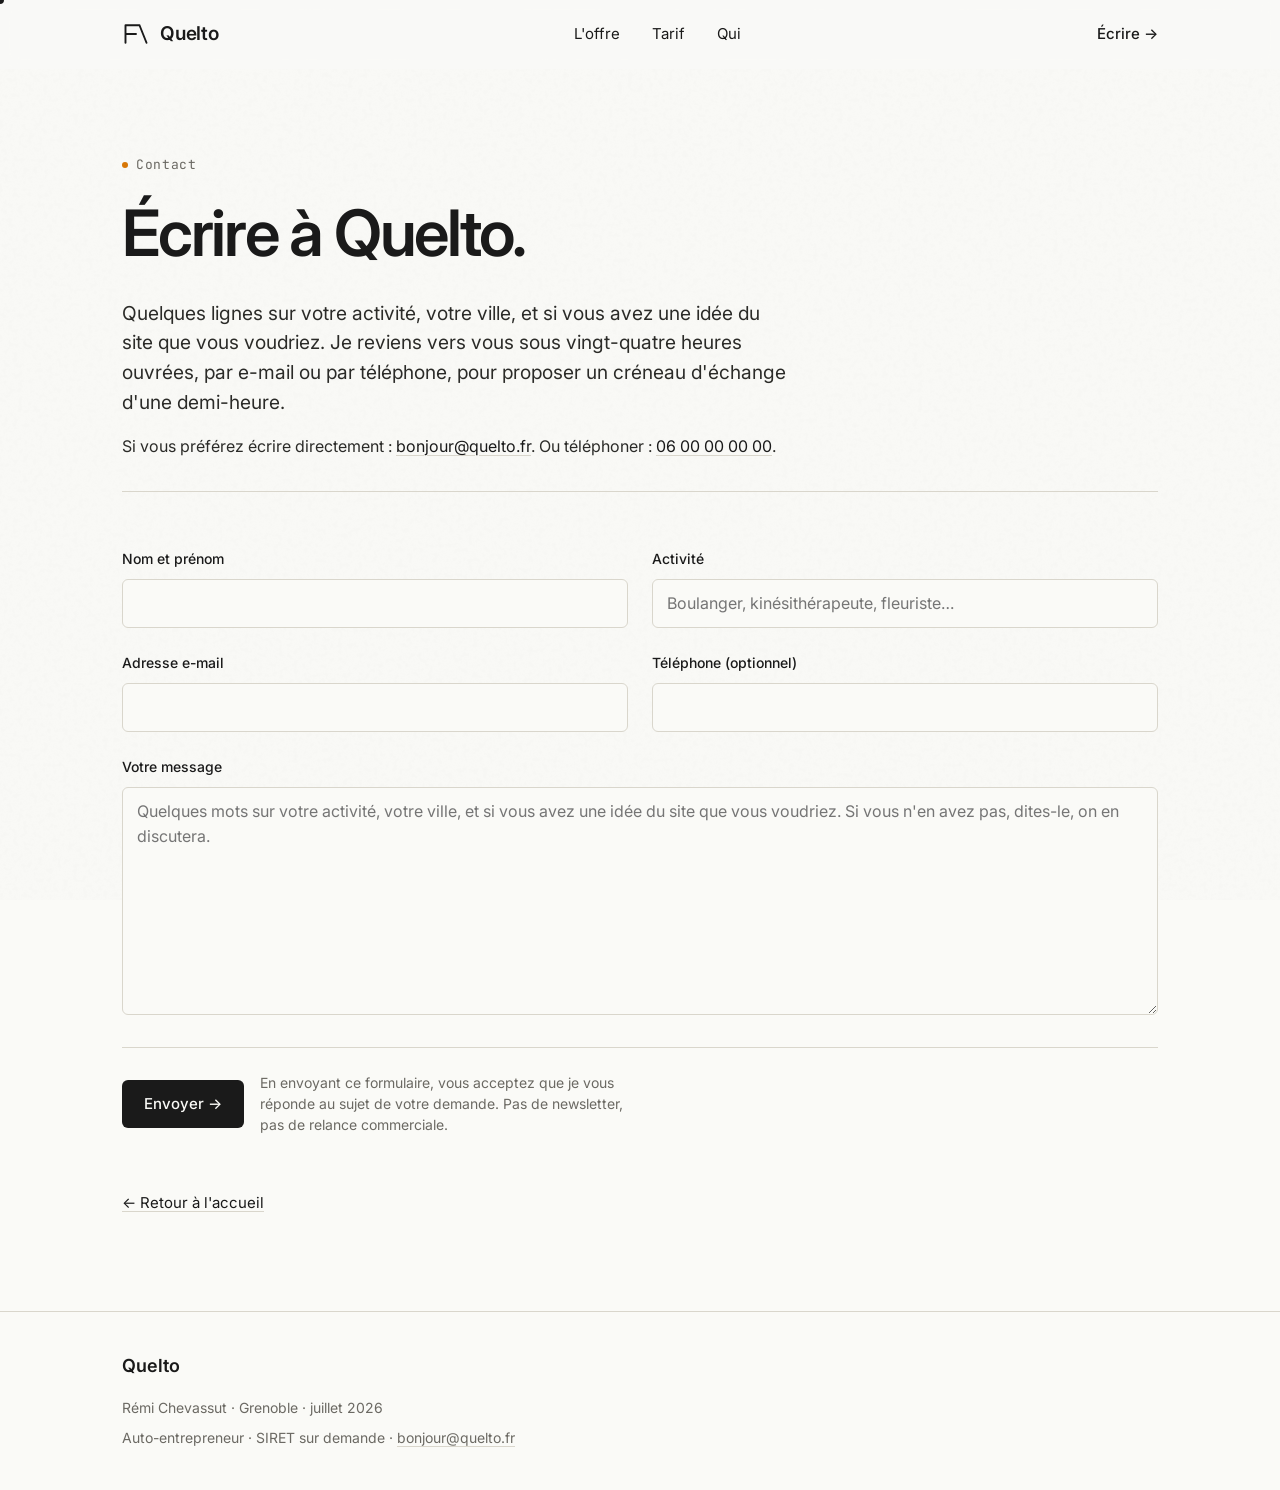
==== contact.html @ 9923d99d "design: le milieu — éditorial sobre + 3D clock signature + animations La version précédente était le" ====
<!DOCTYPE html>
<html lang="fr">
<head>
  <meta charset="UTF-8">
  <meta name="viewport" content="width=device-width, initial-scale=1.0">
  <title>Écrire à Quelto</title>
  <meta name="description" content="Formulaire de contact Quelto. Réponse sous vingt-quatre heures ouvrées, sans engagement.">
  <meta name="theme-color" content="#FAFAF7">
  <link rel="preconnect" href="https://fonts.googleapis.com">
  <link rel="preconnect" href="https://fonts.gstatic.com" crossorigin>
  <link href="https://fonts.googleapis.com/css2?family=Inter:wght@400;500;600;700&family=JetBrains+Mono:wght@400;500&display=swap" rel="stylesheet">
  <link rel="stylesheet" href="style.css">
  <link rel="stylesheet" href="contact.css">
  <link rel="icon" type="image/svg+xml" href="assets/favicon.svg">
</head>
<body>
  <div class="cursor" id="cursor" aria-hidden="true"></div>

  <header class="site-header scrolled">
    <div class="container header-inner">
      <a href="index.html" class="brand" aria-label="Quelto — accueil">
        <svg class="brand-mark" viewBox="0 0 32 32" aria-hidden="true">
          <path d="M4 6 L4 26 M4 6 L20 6 M4 16 L16 16 M20 6 L28 26" stroke="currentColor" stroke-width="2.2" stroke-linecap="round" stroke-linejoin="round" fill="none"/>
        </svg>
        <span class="brand-name">Quelto</span>
      </a>
      <nav class="primary-nav">
        <a href="index.html#offre">L'offre</a>
        <a href="index.html#tarif">Tarif</a>
        <a href="index.html#qui">Qui</a>
      </nav>
      <a href="contact.html" class="nav-cta">Écrire <span class="arrow">→</span></a>
    </div>
  </header>

  <main>
    <section class="contact-page">
      <div class="hero-grain" aria-hidden="true"></div>
      <div class="container">
        <p class="hero-eyebrow">Contact</p>
        <h1 class="reveal">Écrire à Quelto.</h1>
        <p class="lead reveal">Quelques lignes sur votre activité, votre ville, et si vous avez une idée du site que vous voudriez. Je reviens vers vous sous vingt-quatre heures ouvrées, par e-mail ou par téléphone, pour proposer un créneau d'échange d'une demi-heure.</p>
        <p class="direct reveal">Si vous préférez écrire directement&nbsp;: <a href="mailto:bonjour@quelto.fr">bonjour@quelto.fr</a>. Ou téléphoner&nbsp;: <a href="tel:+336****0000">06 00 00 00 00</a>.</p>

        <form class="contact-form reveal" id="contactForm" novalidate>
          <div class="form-row">
            <div class="field">
              <label for="name">Nom et prénom</label>
              <input type="text" id="name" name="name" required autocomplete="name">
            </div>
            <div class="field">
              <label for="company">Activité</label>
              <input type="text" id="company" name="company" autocomplete="organization" placeholder="Boulanger, kinésithérapeute, fleuriste…">
            </div>
          </div>
          <div class="form-row">
            <div class="field">
              <label for="email">Adresse e-mail</label>
              <input type="email" id="email" name="email" required autocomplete="email">
            </div>
            <div class="field">
              <label for="phone">Téléphone (optionnel)</label>
              <input type="tel" id="phone" name="phone" autocomplete="tel">
            </div>
          </div>
          <div class="field">
            <label for="message">Votre message</label>
            <textarea id="message" name="message" rows="8" required placeholder="Quelques mots sur votre activité, votre ville, et si vous avez une idée du site que vous voudriez. Si vous n'en avez pas, dites-le, on en discutera."></textarea>
          </div>
          <p class="form-foot">
            <button type="submit" class="btn-primary magnetic" id="submitBtn">Envoyer →</button>
            <span class="form-note">En envoyant ce formulaire, vous acceptez que je vous réponde au sujet de votre demande. Pas de newsletter, pas de relance commerciale.</span>
          </p>
          <div class="form-success" id="formSuccess" hidden>
            Merci. Votre message est bien parti. Je reviens vers vous sous vingt-quatre heures ouvrées.
          </div>
        </form>

        <p class="back-link"><a href="index.html">← Retour à l'accueil</a></p>
      </div>
    </section>
  </main>

  <footer class="site-footer">
    <div class="container footer-inner">
      <p class="footer-mark">Quelto</p>
      <p>Rémi Chevassut · Grenoble · juillet 2026</p>
      <p>Auto-entrepreneur · SIRET sur demande · <a href="mailto:bonjour@quelto.fr">bonjour@quelto.fr</a></p>
    </div>
  </footer>

  <script src="script.js"></script>
  <script src="contact.js"></script>
</body>
</html>
---- style.css ----
/* =========================================================
   QUELTO — design final
   - Editorial sobre + 3D + animations subtiles
   - H1 impact, sections numérotées, accent orange unique
   - 3D clock dans le hero (pas icosahedron random)
   - Reveal au scroll (fade-up doux, pas agressif)
   - Magnetic léger sur les CTA (10% max)
   - Grain SVG noise très subtil en background
   ========================================================= */

:root {
  --c-bg: #FAFAF7;
  --c-bg-2: #F2F0E9;
  --c-ink: #1A1A1A;
  --c-ink-2: #2B2B28;
  --c-muted: #6B6963;
  --c-line: #D9D6CC;
  --c-line-soft: #E6E3DA;
  --c-accent: #D97706;
  --ff-sans: 'Inter', system-ui, -apple-system, 'Segoe UI', Roboto, sans-serif;
  --ff-mono: 'JetBrains Mono', ui-monospace, SFMono-Regular, Menlo, Monaco, monospace;

  --ease: cubic-bezier(0.22, 1, 0.36, 1);
  --ease-out: cubic-bezier(0.16, 1, 0.3, 1);
  --dur: 380ms;
  --dur-slow: 700ms;
}

*, *::before, *::after { box-sizing: border-box; }
html { scroll-behavior: smooth; -webkit-text-size-adjust: 100%; }
body {
  margin: 0;
  font-family: var(--ff-sans);
  font-size: 17px;
  line-height: 1.6;
  color: var(--c-ink);
  background: var(--c-bg);
  -webkit-font-smoothing: antialiased;
  -moz-osx-font-smoothing: grayscale;
  text-rendering: optimizeLegibility;
}
img, svg { display: block; max-width: 100%; }
a {
  color: var(--c-ink);
  text-decoration: underline;
  text-decoration-color: var(--c-line);
  text-decoration-thickness: 1px;
  text-underline-offset: 3px;
  transition: text-decoration-color 150ms ease;
}
a:hover { text-decoration-color: var(--c-ink); }
h1, h2, h3, h4 {
  margin: 0;
  font-weight: 600;
  line-height: 1.1;
  letter-spacing: -0.025em;
  color: var(--c-ink);
}
p { margin: 0; }
ul, ol { padding: 0; margin: 0; list-style: none; }
button { font: inherit; cursor: pointer; border: 0; background: none; color: inherit; }
:focus-visible { outline: 2px solid var(--c-ink); outline-offset: 3px; }
::selection { background: var(--c-ink); color: var(--c-bg); }

.container {
  width: 100%;
  max-width: 1100px;
  margin: 0 auto;
  padding: 0 24px;
}
@media (min-width: 720px) { .container { padding: 0 32px; } }

/* =========================================================
   Custom cursor — small dot, grows on interactive
   ========================================================= */
.cursor {
  position: fixed;
  top: 0; left: 0;
  width: 8px; height: 8px;
  background: var(--c-ink);
  border-radius: 50%;
  pointer-events: none;
  z-index: 100;
  transform: translate(-50%, -50%);
  transition: width 200ms var(--ease-out), height 200ms var(--ease-out), background 200ms ease;
  opacity: 0;
}
body.cursor-ready .cursor { opacity: 1; }
.cursor.hover {
  width: 24px; height: 24px;
  background: var(--c-accent);
}
@media (hover: none), (max-width: 900px) { .cursor { display: none; } }

/* =========================================================
   Header
   ========================================================= */
.site-header {
  position: sticky;
  top: 0;
  z-index: 50;
  background: rgba(250, 250, 247, 0.85);
  backdrop-filter: blur(8px);
  -webkit-backdrop-filter: blur(8px);
  border-bottom: 1px solid transparent;
  transition: border-color 200ms ease;
}
.site-header.scrolled { border-bottom-color: var(--c-line); }
.header-inner {
  display: flex;
  align-items: center;
  justify-content: space-between;
  gap: 16px;
  height: 68px;
}
.brand {
  display: inline-flex;
  align-items: center;
  gap: 10px;
  font-size: 19px;
  font-weight: 600;
  color: var(--c-ink);
  text-decoration: none;
  letter-spacing: -0.01em;
}
.brand-mark { width: 28px; height: 28px; color: var(--c-ink); flex-shrink: 0; }
.brand:hover .brand-name { text-decoration: underline; text-underline-offset: 4px; }
.brand:hover { text-decoration: none; }

.primary-nav {
  display: none;
  gap: 32px;
  font-size: 15px;
}
.primary-nav a { color: var(--c-ink); text-decoration: none; }
.primary-nav a:hover { text-decoration: underline; text-underline-offset: 4px; }
.nav-cta {
  font-size: 15px;
  font-weight: 500;
  color: var(--c-ink);
  text-decoration: none;
  display: inline-flex;
  align-items: center;
  gap: 4px;
  transition: transform 200ms var(--ease-out);
}
.nav-cta .arrow { transition: transform 200ms var(--ease-out); }
.nav-cta:hover { text-decoration: underline; text-underline-offset: 4px; }
.nav-cta:hover .arrow { transform: translateX(3px); }
.magnetic { transition: transform 250ms var(--ease-out); }

@media (min-width: 720px) { .primary-nav { display: flex; } }

/* =========================================================
   HERO — split: content + 3D clock
   ========================================================= */
.hero {
  position: relative;
  padding: 64px 0 96px;
  background: var(--c-bg);
  border-bottom: 1px solid var(--c-line);
  overflow: hidden;
}
.hero-grain {
  position: absolute;
  inset: 0;
  background-image: url("data:image/svg+xml;utf8,<svg xmlns='http://www.w3.org/2000/svg' viewBox='0 0 200 200'><filter id='n'><feTurbulence type='fractalNoise' baseFrequency='0.9' numOctaves='3' stitchTiles='stitch'/><feColorMatrix values='0 0 0 0 0.1  0 0 0 0 0.1  0 0 0 0 0.1  0 0 0 0.04 0'/></filter><rect width='100%' height='100%' filter='url(%23n)'/></svg>");
  opacity: 0.6;
  mix-blend-mode: multiply;
  pointer-events: none;
}
.hero-inner {
  display: grid;
  grid-template-columns: 1fr;
  gap: 48px;
  align-items: center;
  position: relative;
  z-index: 1;
}
@media (min-width: 900px) {
  .hero-inner {
    grid-template-columns: 1.3fr 1fr;
    gap: 80px;
  }
}
.hero-content { max-width: 640px; }
.hero-eyebrow {
  font-family: var(--ff-mono);
  font-size: 13px;
  color: var(--c-muted);
  letter-spacing: 0.05em;
  margin-bottom: 32px;
  display: inline-flex;
  align-items: center;
  gap: 8px;
}
.hero-eyebrow::before {
  content: "";
  width: 6px; height: 6px;
  background: var(--c-accent);
  border-radius: 50%;
  animation: pulse 2.4s ease-in-out infinite;
}
@keyframes pulse {
  0%, 100% { opacity: 1; transform: scale(1); }
  50% { opacity: 0.5; transform: scale(0.85); }
}
.hero h1 {
  font-size: clamp(40px, 6vw, 68px);
  font-weight: 600;
  line-height: 1.02;
  letter-spacing: -0.035em;
  margin-bottom: 32px;
  max-width: 14ch;
}
.hero-sub {
  font-size: clamp(18px, 1.4vw, 20px);
  line-height: 1.55;
  color: var(--c-ink-2);
  margin-bottom: 40px;
  max-width: 56ch;
}
.hero-cta {
  display: flex;
  flex-wrap: wrap;
  align-items: center;
  gap: 16px 24px;
  margin-bottom: 64px;
}
.btn-primary {
  display: inline-flex;
  align-items: center;
  font-size: 15px;
  font-weight: 500;
  color: var(--c-bg);
  background: var(--c-ink);
  text-decoration: none;
  padding: 13px 22px;
  border-radius: 6px;
  transition: background-color 200ms ease, transform 200ms var(--ease-out), box-shadow 200ms ease;
}
.btn-primary:hover {
  background: #000;
  transform: translateY(-1px);
  box-shadow: 0 8px 24px -8px rgba(0, 0, 0, 0.3);
}
.btn-primary-light {
  background: var(--c-bg);
  color: var(--c-ink);
}
.btn-primary-light:hover { background: #fff; }

.link-quiet {
  font-size: 15px;
  color: var(--c-ink);
  text-decoration: none;
  display: inline-flex;
  align-items: center;
  gap: 4px;
  transition: gap 200ms var(--ease-out);
}
.link-quiet::after { content: "→"; }
.link-quiet:hover { text-decoration: underline; text-underline-offset: 4px; gap: 8px; }

.hero-stats {
  display: grid;
  grid-template-columns: 1fr;
  gap: 24px;
  margin: 0;
  padding-top: 32px;
  border-top: 1px solid var(--c-line);
}
@media (min-width: 600px) {
  .hero-stats { grid-template-columns: repeat(3, 1fr); gap: 32px; }
}
.hero-stats div { display: flex; flex-direction: column; gap: 6px; }
.hero-stats dt {
  font-family: var(--ff-mono);
  font-size: 24px;
  font-weight: 500;
  color: var(--c-ink);
  letter-spacing: -0.01em;
}
.hero-stats dd {
  font-size: 14px;
  color: var(--c-muted);
  margin: 0;
  line-height: 1.4;
}

/* 3D clock container */
.hero-3d {
  position: relative;
  aspect-ratio: 1 / 1;
  width: 100%;
  max-width: 380px;
  margin: 0 auto;
}
#heroCanvas {
  position: absolute;
  inset: 0;
  width: 100% !important;
  height: 100% !important;
  z-index: 1;
}
.hero-fallback {
  position: absolute;
  inset: 0;
  width: 100%;
  height: 100%;
  z-index: 1;
  animation: floatSvg 8s ease-in-out infinite;
}
.hero-3d.has-webgl .hero-fallback { display: none; }
@keyframes floatSvg {
  0%, 100% { transform: translateY(0); }
  50% { transform: translateY(-6px); }
}

/* =========================================================
   Generic sections — number + heading + body
   ========================================================= */
section { padding: 80px 0; }
section + section { padding-top: 64px; }

.section-num {
  font-family: var(--ff-mono);
  font-size: 13px;
  color: var(--c-accent);
  font-weight: 500;
  letter-spacing: 0.05em;
  margin-bottom: 24px;
  display: block;
}

h2 {
  font-size: clamp(28px, 3.6vw, 40px);
  font-weight: 600;
  letter-spacing: -0.025em;
  line-height: 1.15;
  margin-bottom: 32px;
  color: var(--c-ink);
}

.offre, .comment, .tarif, .ne-fait-pas, .qui {
  background: var(--c-bg);
}
.tarif, .ne-fait-pas {
  background: var(--c-bg-2);
}

.offre p, .tarif p, .ne-fait-pas p, .comment p, .qui p, .contact p {
  color: var(--c-ink-2);
  font-size: 17px;
  line-height: 1.65;
  margin-bottom: 16px;
  max-width: 64ch;
}
.offre p:last-child, .tarif p:last-child, .ne-fait-pas p:last-child,
.comment p:last-child, .qui p:last-child, .contact p:last-child { margin-bottom: 0; }

/* Steps */
.steps {
  display: flex;
  flex-direction: column;
  gap: 0;
  margin-top: 40px;
  border-top: 1px solid var(--c-line);
}
.steps li {
  display: grid;
  grid-template-columns: 60px 1fr;
  gap: 24px;
  padding: 28px 0;
  border-bottom: 1px solid var(--c-line);
  position: relative;
}
.steps li::before {
  content: "";
  position: absolute;
  left: 0; top: 28px;
  width: 0;
  height: 1px;
  background: var(--c-accent);
  transition: width 800ms var(--ease-out);
}
.steps li.is-visible::before { width: 28px; }
.step-num {
  font-family: var(--ff-mono);
  font-size: 14px;
  color: var(--c-muted);
  padding-top: 4px;
}
.steps h3 {
  font-size: 20px;
  font-weight: 600;
  letter-spacing: -0.015em;
  margin-bottom: 8px;
}
.steps p {
  font-size: 16px;
  line-height: 1.6;
  color: var(--c-ink-2);
  margin: 0;
}
.comment-cta {
  margin-top: 40px;
  font-size: 16px;
}

/* =========================================================
   TARIF — chiffre signature
   ========================================================= */
.tarif-figure {
  display: flex;
  align-items: baseline;
  gap: 4px;
  margin: 8px 0 16px;
  line-height: 1;
}
.tarif-amount {
  font-family: var(--ff-sans);
  font-size: clamp(96px, 14vw, 160px);
  font-weight: 600;
  letter-spacing: -0.05em;
  color: var(--c-ink);
  line-height: 0.9;
}
.tarif-currency {
  font-family: var(--ff-sans);
  font-size: clamp(56px, 8vw, 88px);
  font-weight: 500;
  color: var(--c-accent);
  line-height: 1;
}
.tarif-caption {
  font-family: var(--ff-mono);
  font-size: 13px;
  color: var(--c-muted);
  margin-bottom: 40px;
  margin-top: 0;
}

/* =========================================================
   Signature
   ========================================================= */
.signature {
  margin-top: 40px;
  padding-top: 24px;
  border-top: 1px solid var(--c-line);
  font-size: 15px;
  color: var(--c-muted);
  line-height: 1.6;
}

/* =========================================================
   CONTACT — section signature
   ========================================================= */
.contact {
  position: relative;
  background: var(--c-ink);
  color: var(--c-bg);
  margin-top: 32px;
  overflow: hidden;
}
.contact::before {
  content: "";
  position: absolute;
  top: 0; left: 0; right: 0; height: 4px;
  background: var(--c-accent);
  z-index: 1;
}
.contact-grain {
  position: absolute;
  inset: 0;
  background-image: url("data:image/svg+xml;utf8,<svg xmlns='http://www.w3.org/2000/svg' viewBox='0 0 200 200'><filter id='n'><feTurbulence type='fractalNoise' baseFrequency='0.9' numOctaves='3' stitchTiles='stitch'/><feColorMatrix values='0 0 0 0 1  0 0 0 0 1  0 0 0 0 1  0 0 0 0.06 0'/></filter><rect width='100%' height='100%' filter='url(%23n)'/></svg>");
  opacity: 0.7;
  mix-blend-mode: screen;
  pointer-events: none;
}
.contact h2 {
  color: var(--c-bg);
  font-size: clamp(32px, 4.4vw, 48px);
  margin-bottom: 20px;
}
.contact p {
  color: rgba(250, 250, 247, 0.8);
  font-size: 18px;
  line-height: 1.55;
  margin-bottom: 16px;
}
.contact a {
  color: var(--c-bg);
  text-decoration-color: rgba(250, 250, 247, 0.3);
}
.contact a:hover { text-decoration-color: var(--c-bg); }
.contact-direct {
  margin-top: 32px;
  font-size: 15px;
  color: rgba(250, 250, 247, 0.6);
}
.contact-direct a { color: var(--c-bg); }

/* =========================================================
   Footer
   ========================================================= */
.site-footer {
  background: var(--c-bg);
  border-top: 1px solid var(--c-line);
  padding: 40px 0;
}
.footer-inner {
  display: flex;
  flex-direction: column;
  gap: 8px;
  font-size: 14px;
  color: var(--c-muted);
}
.footer-mark {
  font-size: 18px;
  font-weight: 600;
  color: var(--c-ink);
  margin-bottom: 8px;
}
.footer-inner a { color: var(--c-muted); }
.footer-inner a:hover { color: var(--c-ink); }

/* =========================================================
   Reveal animations — fade up + stagger
   ========================================================= */
.reveal {
  opacity: 0;
  transform: translateY(20px);
  transition: opacity 800ms var(--ease-out), transform 800ms var(--ease-out);
}
.reveal.is-visible {
  opacity: 1;
  transform: translateY(0);
}
@media (prefers-reduced-motion: reduce) {
  .reveal { opacity: 1; transform: none; transition: none; }
  .hero-eyebrow::before, .hero-fallback { animation: none; }
  html { scroll-behavior: auto; }
  .cursor { display: none; }
}
---- contact.css ----
/* =========================================================
   QUELTO — contact page
   ========================================================= */

.contact-page {
  padding: 80px 0 96px;
  background: var(--c-bg);
}
.contact-page .hero-eyebrow { margin-bottom: 24px; }
.contact-page h1 {
  font-size: clamp(40px, 6vw, 64px);
  font-weight: 600;
  letter-spacing: -0.035em;
  line-height: 1.05;
  margin-bottom: 32px;
  color: var(--c-ink);
}
.contact-page .lead {
  font-size: clamp(18px, 1.5vw, 21px);
  line-height: 1.55;
  color: var(--c-ink-2);
  margin-bottom: 16px;
  max-width: 56ch;
}
.contact-page .direct {
  font-size: 16px;
  color: var(--c-ink-2);
  margin-bottom: 56px;
  padding-bottom: 32px;
  border-bottom: 1px solid var(--c-line);
}

.contact-form {
  display: flex;
  flex-direction: column;
  gap: 24px;
}
.form-row {
  display: grid;
  grid-template-columns: 1fr;
  gap: 24px;
}
@media (min-width: 600px) { .form-row { grid-template-columns: 1fr 1fr; } }
.field { display: flex; flex-direction: column; gap: 8px; }
.field label {
  font-size: 14px;
  font-weight: 500;
  color: var(--c-ink);
}
.field input,
.field textarea {
  width: 100%;
  font: inherit;
  font-size: 16px;
  color: var(--c-ink);
  background: var(--c-bg);
  border: 1px solid var(--c-line);
  border-radius: 6px;
  padding: 11px 14px;
  transition: border-color 150ms ease, box-shadow 150ms ease;
}
.field input:focus,
.field textarea:focus {
  outline: none;
  border-color: var(--c-ink);
  box-shadow: 0 0 0 3px rgba(26, 26, 26, 0.08);
}
.field input.invalid,
.field textarea.invalid {
  border-color: #B33A3A;
}
.field textarea { resize: vertical; min-height: 160px; }

.form-foot {
  display: flex;
  flex-wrap: wrap;
  gap: 16px;
  align-items: center;
  margin-top: 8px;
  padding-top: 24px;
  border-top: 1px solid var(--c-line);
}
.form-foot .btn-primary {
  font: inherit;
  font-size: 15px;
  font-weight: 500;
  color: var(--c-bg);
  background: var(--c-ink);
  border: 0;
  border-radius: 6px;
  padding: 12px 22px;
  cursor: pointer;
  transition: background-color 150ms ease;
}
.form-foot .btn-primary:hover { background: #000; }
.form-foot .btn-primary:disabled { background: #999; cursor: default; }
.form-note {
  font-size: 14px;
  color: var(--c-muted);
  max-width: 42ch;
  line-height: 1.5;
}

.form-success {
  margin-top: 24px;
  padding: 14px 16px;
  background: var(--c-bg-2);
  color: var(--c-ink);
  border: 1px solid var(--c-line);
  border-radius: 6px;
  font-size: 15px;
  line-height: 1.5;
}

.back-link {
  margin-top: 56px;
  font-size: 15px;
}
.back-link a { color: var(--c-ink); }
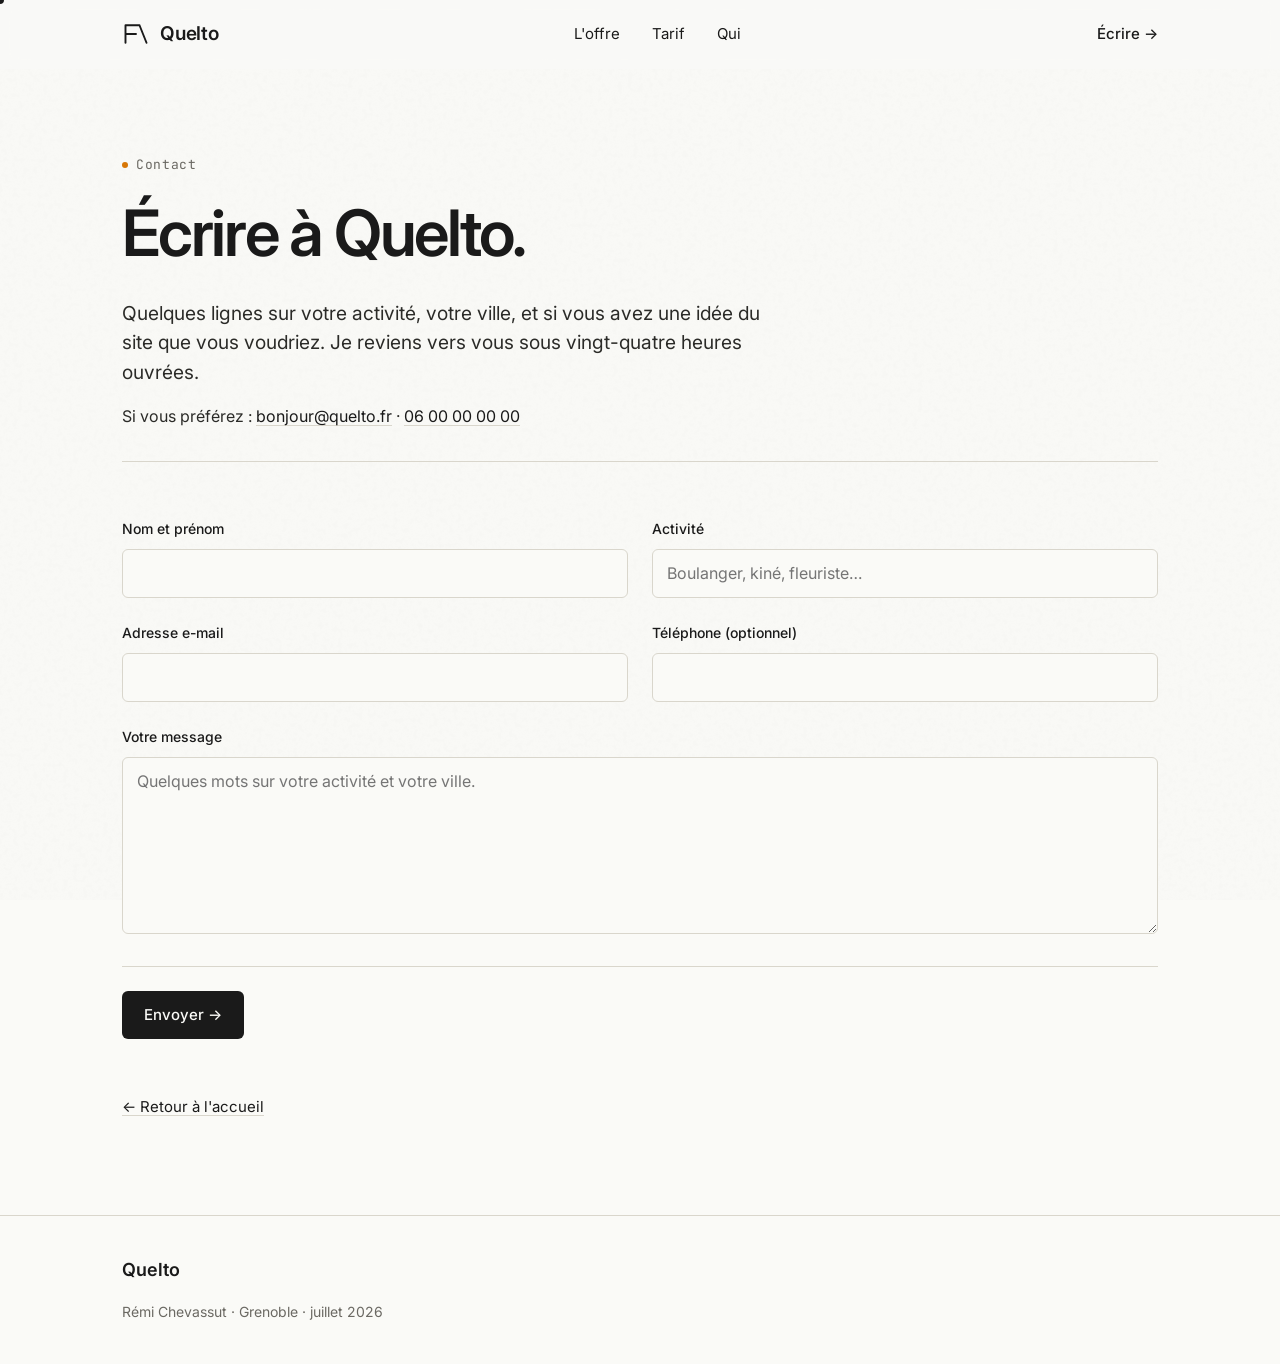
==== commit ebbc570d: "edit: cut 60% du copy Tu critiquais trop de texte. Coupe radicale.  Hero - Avant : titre + 3 phrases" ====
--- a/contact.html
+++ b/contact.html
@@ -4,7 +4,7 @@
   <meta charset="UTF-8">
   <meta name="viewport" content="width=device-width, initial-scale=1.0">
   <title>Écrire à Quelto</title>
-  <meta name="description" content="Formulaire de contact Quelto. Réponse sous vingt-quatre heures ouvrées, sans engagement.">
+  <meta name="description" content="Formulaire de contact Quelto. Réponse sous vingt-quatre heures ouvrées.">
   <meta name="theme-color" content="#FAFAF7">
   <link rel="preconnect" href="https://fonts.googleapis.com">
   <link rel="preconnect" href="https://fonts.gstatic.com" crossorigin>
@@ -29,7 +29,7 @@
         <a href="index.html#tarif">Tarif</a>
         <a href="index.html#qui">Qui</a>
       </nav>
-      <a href="contact.html" class="nav-cta">Écrire <span class="arrow">→</span></a>
+      <a href="contact.html" class="nav-cta magnetic">Écrire <span class="arrow">→</span></a>
     </div>
   </header>
 
@@ -39,8 +39,8 @@
       <div class="container">
         <p class="hero-eyebrow">Contact</p>
         <h1 class="reveal">Écrire à Quelto.</h1>
-        <p class="lead reveal">Quelques lignes sur votre activité, votre ville, et si vous avez une idée du site que vous voudriez. Je reviens vers vous sous vingt-quatre heures ouvrées, par e-mail ou par téléphone, pour proposer un créneau d'échange d'une demi-heure.</p>
-        <p class="direct reveal">Si vous préférez écrire directement&nbsp;: <a href="mailto:bonjour@quelto.fr">bonjour@quelto.fr</a>. Ou téléphoner&nbsp;: <a href="tel:+336****0000">06 00 00 00 00</a>.</p>
+        <p class="lead reveal">Quelques lignes sur votre activité, votre ville, et si vous avez une idée du site que vous voudriez. Je reviens vers vous sous vingt-quatre heures ouvrées.</p>
+        <p class="direct reveal">Si vous préférez&nbsp;: <a href="mailto:bonjour@quelto.fr">bonjour@quelto.fr</a> · <a href="tel:+336****0000">06 00 00 00 00</a></p>
 
         <form class="contact-form reveal" id="contactForm" novalidate>
           <div class="form-row">
@@ -50,7 +50,7 @@
             </div>
             <div class="field">
               <label for="company">Activité</label>
-              <input type="text" id="company" name="company" autocomplete="organization" placeholder="Boulanger, kinésithérapeute, fleuriste…">
+              <input type="text" id="company" name="company" autocomplete="organization" placeholder="Boulanger, kiné, fleuriste…">
             </div>
           </div>
           <div class="form-row">
@@ -65,11 +65,10 @@
           </div>
           <div class="field">
             <label for="message">Votre message</label>
-            <textarea id="message" name="message" rows="8" required placeholder="Quelques mots sur votre activité, votre ville, et si vous avez une idée du site que vous voudriez. Si vous n'en avez pas, dites-le, on en discutera."></textarea>
+            <textarea id="message" name="message" rows="6" required placeholder="Quelques mots sur votre activité et votre ville."></textarea>
           </div>
           <p class="form-foot">
             <button type="submit" class="btn-primary magnetic" id="submitBtn">Envoyer →</button>
-            <span class="form-note">En envoyant ce formulaire, vous acceptez que je vous réponde au sujet de votre demande. Pas de newsletter, pas de relance commerciale.</span>
           </p>
           <div class="form-success" id="formSuccess" hidden>
             Merci. Votre message est bien parti. Je reviens vers vous sous vingt-quatre heures ouvrées.
@@ -85,7 +84,6 @@
     <div class="container footer-inner">
       <p class="footer-mark">Quelto</p>
       <p>Rémi Chevassut · Grenoble · juillet 2026</p>
-      <p>Auto-entrepreneur · SIRET sur demande · <a href="mailto:bonjour@quelto.fr">bonjour@quelto.fr</a></p>
     </div>
   </footer>
 
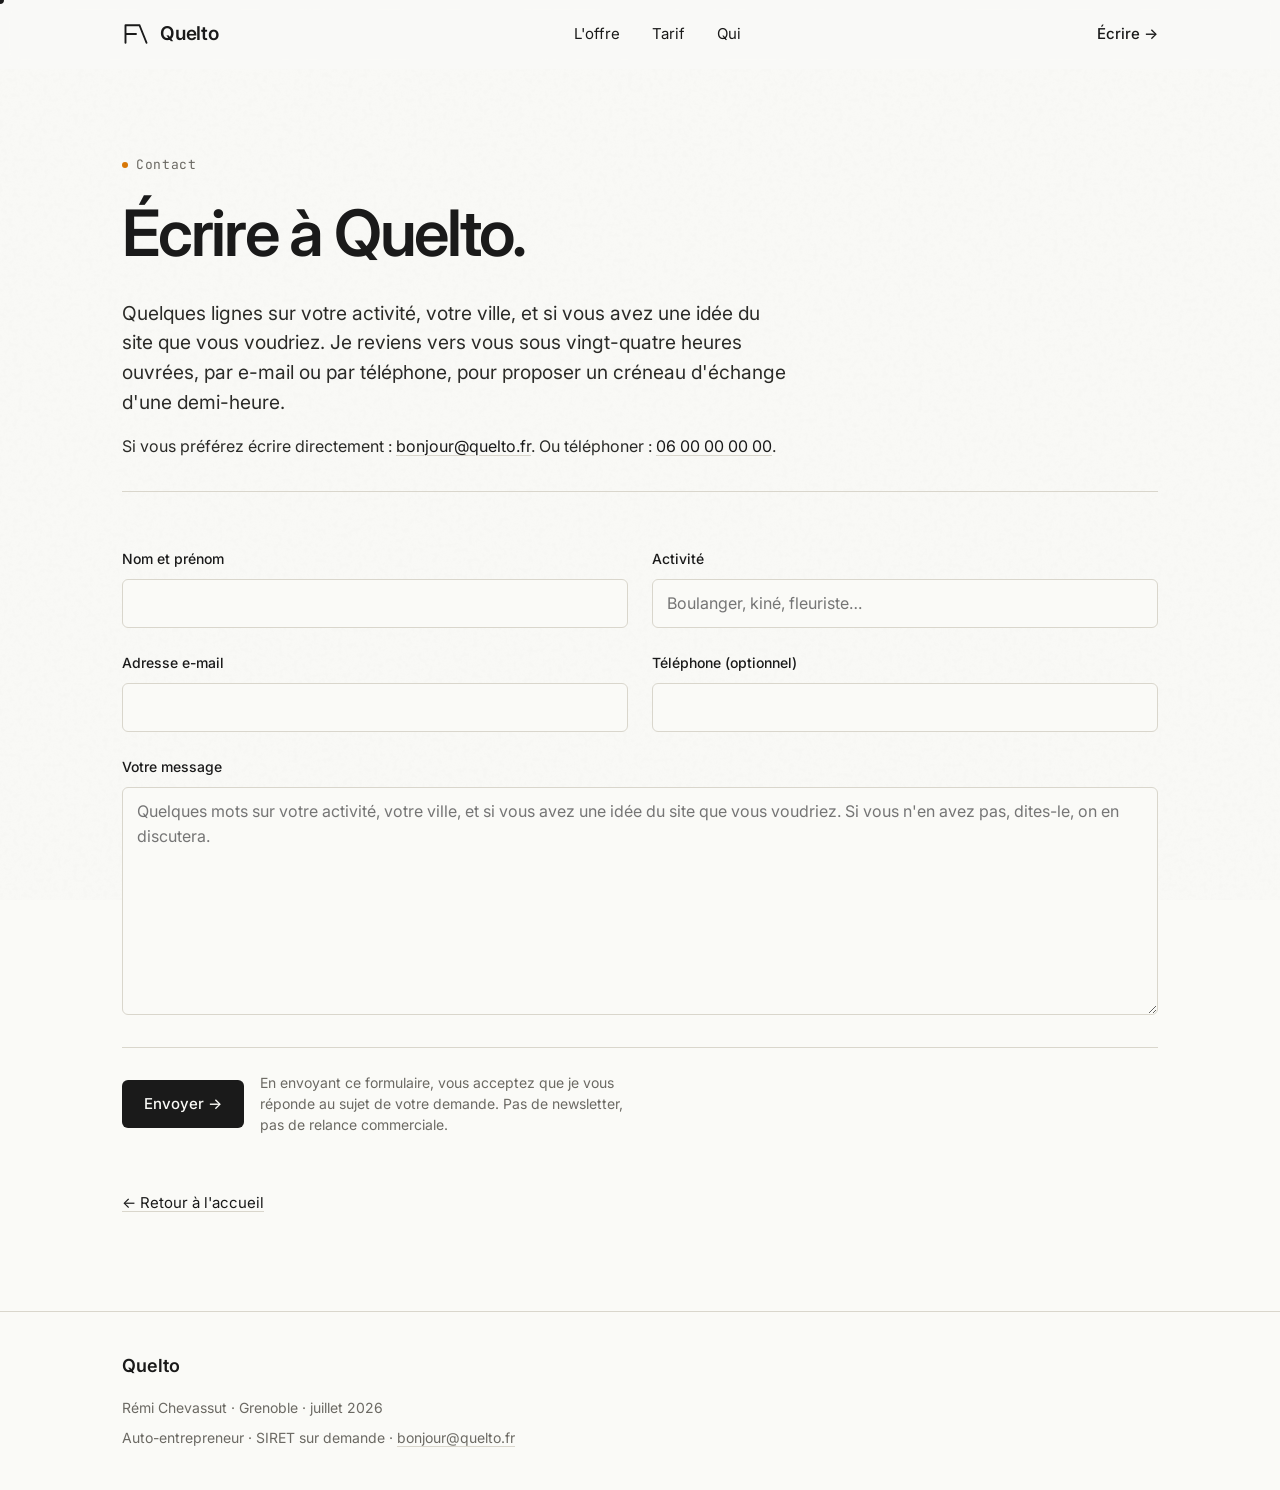
==== commit 739f650a: "edit: restore éditorial long + 3D + animations (le vrai milieu) Tu critiquais que la dernière versio" ====
--- a/contact.html
+++ b/contact.html
@@ -4,7 +4,7 @@
   <meta charset="UTF-8">
   <meta name="viewport" content="width=device-width, initial-scale=1.0">
   <title>Écrire à Quelto</title>
-  <meta name="description" content="Formulaire de contact Quelto. Réponse sous vingt-quatre heures ouvrées.">
+  <meta name="description" content="Formulaire de contact Quelto. Réponse sous vingt-quatre heures ouvrées, sans engagement.">
   <meta name="theme-color" content="#FAFAF7">
   <link rel="preconnect" href="https://fonts.googleapis.com">
   <link rel="preconnect" href="https://fonts.gstatic.com" crossorigin>
@@ -39,8 +39,8 @@
       <div class="container">
         <p class="hero-eyebrow">Contact</p>
         <h1 class="reveal">Écrire à Quelto.</h1>
-        <p class="lead reveal">Quelques lignes sur votre activité, votre ville, et si vous avez une idée du site que vous voudriez. Je reviens vers vous sous vingt-quatre heures ouvrées.</p>
-        <p class="direct reveal">Si vous préférez&nbsp;: <a href="mailto:bonjour@quelto.fr">bonjour@quelto.fr</a> · <a href="tel:+336****0000">06 00 00 00 00</a></p>
+        <p class="lead reveal">Quelques lignes sur votre activité, votre ville, et si vous avez une idée du site que vous voudriez. Je reviens vers vous sous vingt-quatre heures ouvrées, par e-mail ou par téléphone, pour proposer un créneau d'échange d'une demi-heure.</p>
+        <p class="direct reveal">Si vous préférez écrire directement&nbsp;: <a href="mailto:bonjour@quelto.fr">bonjour@quelto.fr</a>. Ou téléphoner&nbsp;: <a href="tel:+336****0000">06 00 00 00 00</a>.</p>
 
         <form class="contact-form reveal" id="contactForm" novalidate>
           <div class="form-row">
@@ -65,10 +65,11 @@
           </div>
           <div class="field">
             <label for="message">Votre message</label>
-            <textarea id="message" name="message" rows="6" required placeholder="Quelques mots sur votre activité et votre ville."></textarea>
+            <textarea id="message" name="message" rows="8" required placeholder="Quelques mots sur votre activité, votre ville, et si vous avez une idée du site que vous voudriez. Si vous n'en avez pas, dites-le, on en discutera."></textarea>
           </div>
           <p class="form-foot">
             <button type="submit" class="btn-primary magnetic" id="submitBtn">Envoyer →</button>
+            <span class="form-note">En envoyant ce formulaire, vous acceptez que je vous réponde au sujet de votre demande. Pas de newsletter, pas de relance commerciale.</span>
           </p>
           <div class="form-success" id="formSuccess" hidden>
             Merci. Votre message est bien parti. Je reviens vers vous sous vingt-quatre heures ouvrées.
@@ -84,6 +85,7 @@
     <div class="container footer-inner">
       <p class="footer-mark">Quelto</p>
       <p>Rémi Chevassut · Grenoble · juillet 2026</p>
+      <p>Auto-entrepreneur · SIRET sur demande · <a href="mailto:bonjour@quelto.fr">bonjour@quelto.fr</a></p>
     </div>
   </footer>
 
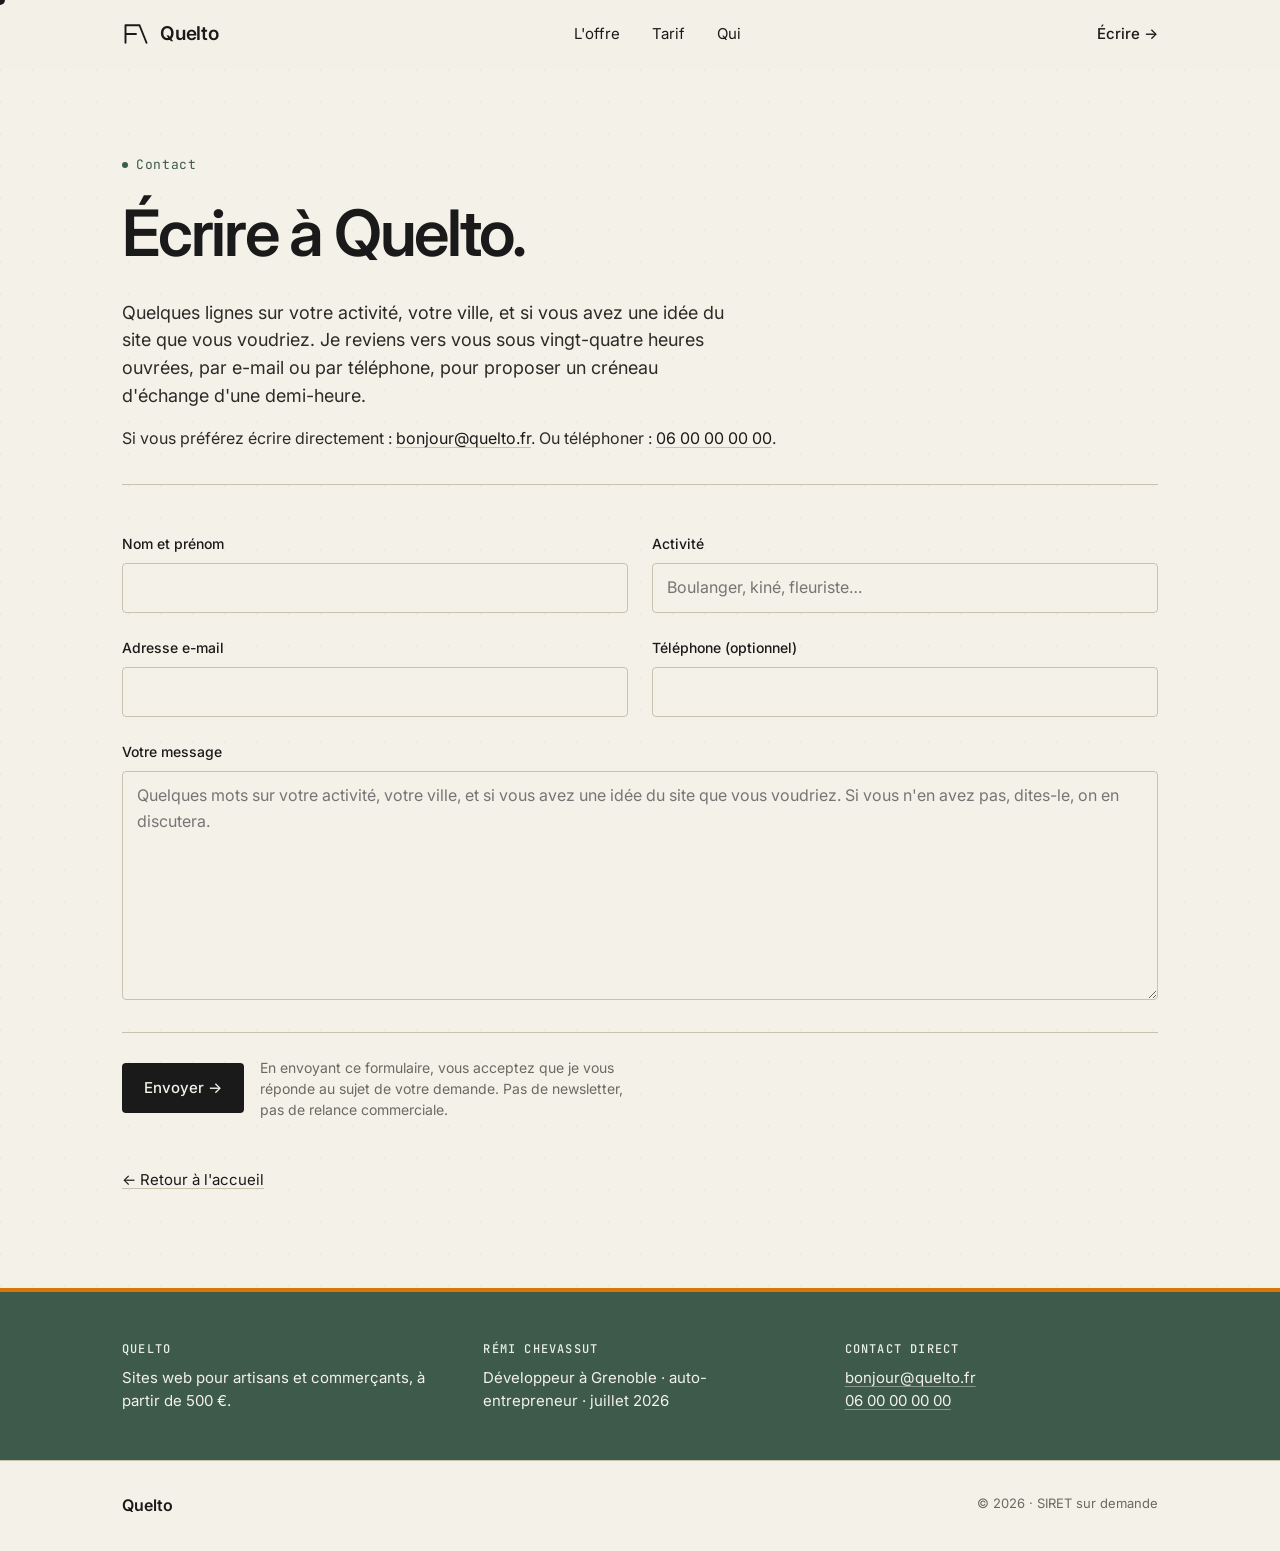
==== commit 3aa08ca5: "design: warmer cream + 2e accent sage + illustrations SVG + pattern Tu critiquais le fond blanc/noir" ====
--- a/contact.html
+++ b/contact.html
@@ -5,7 +5,7 @@
   <meta name="viewport" content="width=device-width, initial-scale=1.0">
   <title>Écrire à Quelto</title>
   <meta name="description" content="Formulaire de contact Quelto. Réponse sous vingt-quatre heures ouvrées, sans engagement.">
-  <meta name="theme-color" content="#FAFAF7">
+  <meta name="theme-color" content="#F4F1E8">
   <link rel="preconnect" href="https://fonts.googleapis.com">
   <link rel="preconnect" href="https://fonts.gstatic.com" crossorigin>
   <link href="https://fonts.googleapis.com/css2?family=Inter:wght@400;500;600;700&family=JetBrains+Mono:wght@400;500&display=swap" rel="stylesheet">
@@ -15,6 +15,7 @@
 </head>
 <body>
   <div class="cursor" id="cursor" aria-hidden="true"></div>
+  <div class="page-grain" aria-hidden="true"></div>
 
   <header class="site-header scrolled">
     <div class="container header-inner">
@@ -35,9 +36,9 @@
 
   <main>
     <section class="contact-page">
-      <div class="hero-grain" aria-hidden="true"></div>
+      <div class="contact-pattern" aria-hidden="true"></div>
       <div class="container">
-        <p class="hero-eyebrow">Contact</p>
+        <p class="hero-eyebrow"><span class="dot"></span>Contact</p>
         <h1 class="reveal">Écrire à Quelto.</h1>
         <p class="lead reveal">Quelques lignes sur votre activité, votre ville, et si vous avez une idée du site que vous voudriez. Je reviens vers vous sous vingt-quatre heures ouvrées, par e-mail ou par téléphone, pour proposer un créneau d'échange d'une demi-heure.</p>
         <p class="direct reveal">Si vous préférez écrire directement&nbsp;: <a href="mailto:bonjour@quelto.fr">bonjour@quelto.fr</a>. Ou téléphoner&nbsp;: <a href="tel:+336****0000">06 00 00 00 00</a>.</p>
@@ -81,11 +82,27 @@
     </section>
   </main>
 
+  <section class="carte-visite">
+    <div class="container carte-inner">
+      <div class="carte-col">
+        <p class="carte-label">Quelto</p>
+        <p class="carte-value">Sites web pour artisans et commerçants, à partir de 500&nbsp;€.</p>
+      </div>
+      <div class="carte-col">
+        <p class="carte-label">Rémi Chevassut</p>
+        <p class="carte-value">Développeur à Grenoble · auto-entrepreneur · juillet 2026</p>
+      </div>
+      <div class="carte-col">
+        <p class="carte-label">Contact direct</p>
+        <p class="carte-value"><a href="mailto:bonjour@quelto.fr">bonjour@quelto.fr</a><br><a href="tel:+336****0000">06 00 00 00 00</a></p>
+      </div>
+    </div>
+  </section>
+
   <footer class="site-footer">
     <div class="container footer-inner">
       <p class="footer-mark">Quelto</p>
-      <p>Rémi Chevassut · Grenoble · juillet 2026</p>
-      <p>Auto-entrepreneur · SIRET sur demande · <a href="mailto:bonjour@quelto.fr">bonjour@quelto.fr</a></p>
+      <p>© <span id="year">2026</span> · SIRET sur demande</p>
     </div>
   </footer>
 
--- a/style.css
+++ b/style.css
@@ -1,24 +1,30 @@
 /* =========================================================
-   QUELTO — design final
-   - Editorial sobre + 3D + animations subtiles
-   - H1 impact, sections numérotées, accent orange unique
-   - 3D clock dans le hero (pas icosahedron random)
-   - Reveal au scroll (fade-up doux, pas agressif)
-   - Magnetic léger sur les CTA (10% max)
-   - Grain SVG noise très subtil en background
+   QUELTO — final design
+   - Cream warm + sage green + orange + ink
+   - 3 fontes : Inter (UI), JetBrains Mono (chiffres), Fraunces ital (accents)
+   - Grain SVG visible sur tout le site
+   - Illustrations SVG inline (fenêtre browser, dev au bureau)
+   - 3D clock dans le hero
+   - Pattern géométrique sur hero et contact
+   - Carte de visite éditoriale en bas
    ========================================================= */
 
 :root {
-  --c-bg: #FAFAF7;
-  --c-bg-2: #F2F0E9;
+  --c-bg: #F4F1E8;
+  --c-bg-2: #EAE6D8;
+  --c-bg-3: #DDD7C5;
   --c-ink: #1A1A1A;
   --c-ink-2: #2B2B28;
   --c-muted: #6B6963;
-  --c-line: #D9D6CC;
-  --c-line-soft: #E6E3DA;
+  --c-line: #C9C2AE;
+  --c-line-soft: #D8D2C0;
   --c-accent: #D97706;
+  --c-sage: #3D5A4A;
+  --c-sage-soft: #E8EFE9;
+
   --ff-sans: 'Inter', system-ui, -apple-system, 'Segoe UI', Roboto, sans-serif;
   --ff-mono: 'JetBrains Mono', ui-monospace, SFMono-Regular, Menlo, Monaco, monospace;
+  --ff-serif: 'Fraunces', 'Iowan Old Style', Georgia, serif;
 
   --ease: cubic-bezier(0.22, 1, 0.36, 1);
   --ease-out: cubic-bezier(0.16, 1, 0.3, 1);
@@ -62,6 +68,8 @@
 :focus-visible { outline: 2px solid var(--c-ink); outline-offset: 3px; }
 ::selection { background: var(--c-ink); color: var(--c-bg); }
 
+.mono { font-family: var(--ff-mono); }
+
 .container {
   width: 100%;
   max-width: 1100px;
@@ -71,23 +79,36 @@
 @media (min-width: 720px) { .container { padding: 0 32px; } }
 
 /* =========================================================
-   Custom cursor — small dot, grows on interactive
+   Page grain — sur tout le body
+   ========================================================= */
+.page-grain {
+  position: fixed;
+  inset: 0;
+  background-image: url("data:image/svg+xml;utf8,<svg xmlns='http://www.w3.org/2000/svg' viewBox='0 0 200 200'><filter id='n'><feTurbulence type='fractalNoise' baseFrequency='0.85' numOctaves='3' stitchTiles='stitch'/><feColorMatrix values='0 0 0 0 0.1  0 0 0 0 0.1  0 0 0 0 0.1  0 0 0 0.08 0'/></filter><rect width='100%' height='100%' filter='url(%23n)'/></svg>");
+  opacity: 0.7;
+  mix-blend-mode: multiply;
+  pointer-events: none;
+  z-index: 1;
+}
+
+/* =========================================================
+   Custom cursor
    ========================================================= */
 .cursor {
   position: fixed;
   top: 0; left: 0;
-  width: 8px; height: 8px;
+  width: 10px; height: 10px;
   background: var(--c-ink);
   border-radius: 50%;
   pointer-events: none;
-  z-index: 100;
+  z-index: 200;
   transform: translate(-50%, -50%);
   transition: width 200ms var(--ease-out), height 200ms var(--ease-out), background 200ms ease;
   opacity: 0;
 }
 body.cursor-ready .cursor { opacity: 1; }
 .cursor.hover {
-  width: 24px; height: 24px;
+  width: 28px; height: 28px;
   background: var(--c-accent);
 }
 @media (hover: none), (max-width: 900px) { .cursor { display: none; } }
@@ -99,7 +120,7 @@
   position: sticky;
   top: 0;
   z-index: 50;
-  background: rgba(250, 250, 247, 0.85);
+  background: rgba(244, 241, 232, 0.85);
   backdrop-filter: blur(8px);
   -webkit-backdrop-filter: blur(8px);
   border-bottom: 1px solid transparent;
@@ -112,6 +133,8 @@
   justify-content: space-between;
   gap: 16px;
   height: 68px;
+  position: relative;
+  z-index: 2;
 }
 .brand {
   display: inline-flex;
@@ -142,7 +165,6 @@
   display: inline-flex;
   align-items: center;
   gap: 4px;
-  transition: transform 200ms var(--ease-out);
 }
 .nav-cta .arrow { transition: transform 200ms var(--ease-out); }
 .nav-cta:hover { text-decoration: underline; text-underline-offset: 4px; }
@@ -152,21 +174,23 @@
 @media (min-width: 720px) { .primary-nav { display: flex; } }
 
 /* =========================================================
-   HERO — split: content + 3D clock
+   HERO
    ========================================================= */
 .hero {
   position: relative;
-  padding: 64px 0 96px;
+  padding: 72px 0 96px;
   background: var(--c-bg);
-  border-bottom: 1px solid var(--c-line);
   overflow: hidden;
 }
-.hero-grain {
+.hero-pattern {
   position: absolute;
   inset: 0;
-  background-image: url("data:image/svg+xml;utf8,<svg xmlns='http://www.w3.org/2000/svg' viewBox='0 0 200 200'><filter id='n'><feTurbulence type='fractalNoise' baseFrequency='0.9' numOctaves='3' stitchTiles='stitch'/><feColorMatrix values='0 0 0 0 0.1  0 0 0 0 0.1  0 0 0 0 0.1  0 0 0 0.04 0'/></filter><rect width='100%' height='100%' filter='url(%23n)'/></svg>");
+  background-image:
+    radial-gradient(circle at 1px 1px, rgba(26, 26, 26, 0.07) 1px, transparent 0);
+  background-size: 28px 28px;
+  mask-image: radial-gradient(ellipse 90% 80% at 50% 50%, black 30%, transparent 80%);
+  -webkit-mask-image: radial-gradient(ellipse 90% 80% at 50% 50%, black 30%, transparent 80%);
   opacity: 0.6;
-  mix-blend-mode: multiply;
   pointer-events: none;
 }
 .hero-inner {
@@ -175,29 +199,25 @@
   gap: 48px;
   align-items: center;
   position: relative;
-  z-index: 1;
+  z-index: 2;
 }
 @media (min-width: 900px) {
-  .hero-inner {
-    grid-template-columns: 1.3fr 1fr;
-    gap: 80px;
-  }
+  .hero-inner { grid-template-columns: 1.3fr 1fr; gap: 64px; }
 }
 .hero-content { max-width: 640px; }
 .hero-eyebrow {
   font-family: var(--ff-mono);
   font-size: 13px;
-  color: var(--c-muted);
+  color: var(--c-sage);
   letter-spacing: 0.05em;
   margin-bottom: 32px;
   display: inline-flex;
   align-items: center;
   gap: 8px;
 }
-.hero-eyebrow::before {
-  content: "";
+.hero-eyebrow .dot {
   width: 6px; height: 6px;
-  background: var(--c-accent);
+  background: var(--c-sage);
   border-radius: 50%;
   animation: pulse 2.4s ease-in-out infinite;
 }
@@ -236,7 +256,7 @@
   background: var(--c-ink);
   text-decoration: none;
   padding: 13px 22px;
-  border-radius: 6px;
+  border-radius: 4px;
   transition: background-color 200ms ease, transform 200ms var(--ease-out), box-shadow 200ms ease;
 }
 .btn-primary:hover {
@@ -296,6 +316,19 @@
   max-width: 380px;
   margin: 0 auto;
 }
+.hero-3d-label {
+  position: absolute;
+  top: -28px;
+  left: 0;
+  right: 0;
+  display: flex;
+  justify-content: space-between;
+  font-size: 12px;
+  color: var(--c-sage);
+  z-index: 2;
+  letter-spacing: 0.02em;
+}
+.hero-3d-label .mono { font-weight: 500; }
 #heroCanvas {
   position: absolute;
   inset: 0;
@@ -318,15 +351,15 @@
 }
 
 /* =========================================================
-   Generic sections — number + heading + body
-   ========================================================= */
-section { padding: 80px 0; }
+   Generic sections
+   ========================================================= */
+section { padding: 80px 0; position: relative; z-index: 2; }
 section + section { padding-top: 64px; }
 
 .section-num {
   font-family: var(--ff-mono);
   font-size: 13px;
-  color: var(--c-accent);
+  color: var(--c-sage);
   font-weight: 500;
   letter-spacing: 0.05em;
   margin-bottom: 24px;
@@ -342,24 +375,57 @@
   color: var(--c-ink);
 }
 
-.offre, .comment, .tarif, .ne-fait-pas, .qui {
-  background: var(--c-bg);
-}
-.tarif, .ne-fait-pas {
-  background: var(--c-bg-2);
-}
-
-.offre p, .tarif p, .ne-fait-pas p, .comment p, .qui p, .contact p {
+.offre, .comment, .tarif, .ne-fait-pas, .qui { background: var(--c-bg); }
+.tarif, .ne-fait-pas { background: var(--c-bg-2); }
+
+/* =========================================================
+   OFFRE — 2 cols text + illu
+   ========================================================= */
+.offre-inner {
+  display: grid;
+  grid-template-columns: 1fr;
+  gap: 48px;
+  align-items: start;
+}
+@media (min-width: 900px) {
+  .offre-inner { grid-template-columns: 1.4fr 1fr; gap: 64px; }
+}
+.offre-text p, .tarif p, .ne-fait-pas p, .comment p, .qui-text p, .contact p {
   color: var(--c-ink-2);
   font-size: 17px;
   line-height: 1.65;
   margin-bottom: 16px;
   max-width: 64ch;
 }
-.offre p:last-child, .tarif p:last-child, .ne-fait-pas p:last-child,
-.comment p:last-child, .qui p:last-child, .contact p:last-child { margin-bottom: 0; }
-
-/* Steps */
+.offre-text p:last-child, .tarif p:last-child, .ne-fait-pas p:last-child,
+.comment p:last-child, .qui-text p:last-child, .contact p:last-child { margin-bottom: 0; }
+
+.offre-aside {
+  position: sticky;
+  top: 100px;
+  display: flex;
+  flex-direction: column;
+  gap: 12px;
+}
+.offre-illu {
+  width: 100%;
+  height: auto;
+  border-radius: 4px;
+  background: var(--c-bg-2);
+  border: 1px solid var(--c-line);
+  padding: 0;
+}
+.offre-caption {
+  font-size: 13px;
+  color: var(--c-muted);
+  margin: 0;
+  line-height: 1.4;
+}
+.offre-caption.mono { color: var(--c-sage); font-weight: 500; }
+
+/* =========================================================
+   Process steps
+   ========================================================= */
 .steps {
   display: flex;
   flex-direction: column;
@@ -369,11 +435,12 @@
 }
 .steps li {
   display: grid;
-  grid-template-columns: 60px 1fr;
-  gap: 24px;
+  grid-template-columns: 56px 56px 1fr;
+  gap: 20px;
   padding: 28px 0;
   border-bottom: 1px solid var(--c-line);
   position: relative;
+  align-items: start;
 }
 .steps li::before {
   content: "";
@@ -385,6 +452,17 @@
   transition: width 800ms var(--ease-out);
 }
 .steps li.is-visible::before { width: 28px; }
+.step-icon {
+  width: 48px; height: 48px;
+  border: 1px solid var(--c-line);
+  background: var(--c-sage-soft);
+  color: var(--c-sage);
+  border-radius: 4px;
+  display: flex;
+  align-items: center;
+  justify-content: center;
+}
+.step-icon svg { width: 24px; height: 24px; }
 .step-num {
   font-family: var(--ff-mono);
   font-size: 14px;
@@ -454,7 +532,41 @@
 }
 
 /* =========================================================
-   CONTACT — section signature
+   QUI — 2 cols text + illu
+   ========================================================= */
+.qui-inner {
+  display: grid;
+  grid-template-columns: 1fr;
+  gap: 48px;
+  align-items: start;
+}
+@media (min-width: 900px) {
+  .qui-inner { grid-template-columns: 1.4fr 1fr; gap: 64px; }
+}
+.qui-aside {
+  position: sticky;
+  top: 100px;
+  display: flex;
+  flex-direction: column;
+  gap: 12px;
+}
+.qui-illu {
+  width: 100%;
+  height: auto;
+  background: var(--c-bg-2);
+  border: 1px solid var(--c-line);
+  border-radius: 4px;
+}
+.qui-caption {
+  font-size: 13px;
+  color: var(--c-muted);
+  margin: 0;
+  line-height: 1.4;
+}
+.qui-caption.mono { color: var(--c-sage); font-weight: 500; }
+
+/* =========================================================
+   CONTACT
    ========================================================= */
 .contact {
   position: relative;
@@ -470,12 +582,13 @@
   background: var(--c-accent);
   z-index: 1;
 }
-.contact-grain {
+.contact-pattern {
   position: absolute;
   inset: 0;
-  background-image: url("data:image/svg+xml;utf8,<svg xmlns='http://www.w3.org/2000/svg' viewBox='0 0 200 200'><filter id='n'><feTurbulence type='fractalNoise' baseFrequency='0.9' numOctaves='3' stitchTiles='stitch'/><feColorMatrix values='0 0 0 0 1  0 0 0 0 1  0 0 0 0 1  0 0 0 0.06 0'/></filter><rect width='100%' height='100%' filter='url(%23n)'/></svg>");
-  opacity: 0.7;
-  mix-blend-mode: screen;
+  background-image:
+    radial-gradient(circle at 1px 1px, rgba(255, 255, 255, 0.06) 1px, transparent 0);
+  background-size: 32px 32px;
+  opacity: 0.6;
   pointer-events: none;
 }
 .contact h2 {
@@ -484,22 +597,59 @@
   margin-bottom: 20px;
 }
 .contact p {
-  color: rgba(250, 250, 247, 0.8);
+  color: rgba(244, 241, 232, 0.8);
   font-size: 18px;
   line-height: 1.55;
   margin-bottom: 16px;
 }
 .contact a {
   color: var(--c-bg);
-  text-decoration-color: rgba(250, 250, 247, 0.3);
+  text-decoration-color: rgba(244, 241, 232, 0.3);
 }
 .contact a:hover { text-decoration-color: var(--c-bg); }
 .contact-direct {
   margin-top: 32px;
   font-size: 15px;
-  color: rgba(250, 250, 247, 0.6);
+  color: rgba(244, 241, 232, 0.6);
 }
 .contact-direct a { color: var(--c-bg); }
+
+/* =========================================================
+   CARTE DE VISITE — bottom signature band
+   ========================================================= */
+.carte-visite {
+  position: relative;
+  z-index: 2;
+  background: var(--c-sage);
+  color: var(--c-bg);
+  padding: 48px 0;
+  border-top: 4px solid var(--c-accent);
+}
+.carte-inner {
+  display: grid;
+  grid-template-columns: 1fr;
+  gap: 24px;
+}
+@media (min-width: 720px) {
+  .carte-inner { grid-template-columns: 1fr 1fr 1fr; gap: 48px; }
+}
+.carte-label {
+  font-family: var(--ff-mono);
+  font-size: 12px;
+  text-transform: uppercase;
+  letter-spacing: 0.1em;
+  color: var(--c-sage-soft);
+  margin-bottom: 8px;
+  font-weight: 500;
+}
+.carte-value {
+  font-size: 15px;
+  line-height: 1.5;
+  color: var(--c-bg);
+  margin: 0;
+}
+.carte-value a { color: var(--c-bg); text-decoration-color: rgba(244, 241, 232, 0.4); }
+.carte-value a:hover { text-decoration-color: var(--c-bg); }
 
 /* =========================================================
    Footer
@@ -507,26 +657,26 @@
 .site-footer {
   background: var(--c-bg);
   border-top: 1px solid var(--c-line);
-  padding: 40px 0;
+  padding: 32px 0;
+  position: relative;
+  z-index: 2;
 }
 .footer-inner {
   display: flex;
-  flex-direction: column;
-  gap: 8px;
-  font-size: 14px;
+  flex-wrap: wrap;
+  justify-content: space-between;
+  gap: 12px;
+  font-size: 13px;
   color: var(--c-muted);
 }
 .footer-mark {
-  font-size: 18px;
+  font-size: 16px;
   font-weight: 600;
   color: var(--c-ink);
-  margin-bottom: 8px;
-}
-.footer-inner a { color: var(--c-muted); }
-.footer-inner a:hover { color: var(--c-ink); }
-
-/* =========================================================
-   Reveal animations — fade up + stagger
+}
+
+/* =========================================================
+   Reveal animations
    ========================================================= */
 .reveal {
   opacity: 0;
@@ -539,7 +689,7 @@
 }
 @media (prefers-reduced-motion: reduce) {
   .reveal { opacity: 1; transform: none; transition: none; }
-  .hero-eyebrow::before, .hero-fallback { animation: none; }
+  .hero-eyebrow .dot, .hero-fallback { animation: none; }
   html { scroll-behavior: auto; }
   .cursor { display: none; }
 }
--- a/contact.css
+++ b/contact.css
@@ -3,9 +3,21 @@
    ========================================================= */
 
 .contact-page {
+  position: relative;
   padding: 80px 0 96px;
   background: var(--c-bg);
+  overflow: hidden;
 }
+.contact-page .contact-pattern {
+  position: absolute;
+  inset: 0;
+  background-image:
+    radial-gradient(circle at 1px 1px, rgba(26, 26, 26, 0.05) 1px, transparent 0);
+  background-size: 32px 32px;
+  opacity: 0.6;
+  pointer-events: none;
+}
+.contact-page .container { position: relative; z-index: 2; }
 .contact-page .hero-eyebrow { margin-bottom: 24px; }
 .contact-page h1 {
   font-size: clamp(40px, 6vw, 64px);
@@ -16,7 +28,7 @@
   color: var(--c-ink);
 }
 .contact-page .lead {
-  font-size: clamp(18px, 1.5vw, 21px);
+  font-size: clamp(18px, 1.4vw, 20px);
   line-height: 1.55;
   color: var(--c-ink-2);
   margin-bottom: 16px;
@@ -25,7 +37,7 @@
 .contact-page .direct {
   font-size: 16px;
   color: var(--c-ink-2);
-  margin-bottom: 56px;
+  margin-bottom: 48px;
   padding-bottom: 32px;
   border-bottom: 1px solid var(--c-line);
 }
@@ -55,7 +67,7 @@
   color: var(--c-ink);
   background: var(--c-bg);
   border: 1px solid var(--c-line);
-  border-radius: 6px;
+  border-radius: 4px;
   padding: 11px 14px;
   transition: border-color 150ms ease, box-shadow 150ms ease;
 }
@@ -63,7 +75,7 @@
 .field textarea:focus {
   outline: none;
   border-color: var(--c-ink);
-  box-shadow: 0 0 0 3px rgba(26, 26, 26, 0.08);
+  box-shadow: 0 0 0 3px rgba(61, 90, 74, 0.15);
 }
 .field input.invalid,
 .field textarea.invalid {
@@ -87,12 +99,12 @@
   color: var(--c-bg);
   background: var(--c-ink);
   border: 0;
-  border-radius: 6px;
-  padding: 12px 22px;
+  border-radius: 4px;
+  padding: 13px 22px;
   cursor: pointer;
-  transition: background-color 150ms ease;
+  transition: background-color 200ms ease, transform 200ms var(--ease-out);
 }
-.form-foot .btn-primary:hover { background: #000; }
+.form-foot .btn-primary:hover { background: #000; transform: translateY(-1px); }
 .form-foot .btn-primary:disabled { background: #999; cursor: default; }
 .form-note {
   font-size: 14px;
@@ -104,16 +116,16 @@
 .form-success {
   margin-top: 24px;
   padding: 14px 16px;
-  background: var(--c-bg-2);
-  color: var(--c-ink);
-  border: 1px solid var(--c-line);
-  border-radius: 6px;
+  background: var(--c-sage-soft);
+  color: var(--c-sage);
+  border: 1px solid var(--c-sage);
+  border-radius: 4px;
   font-size: 15px;
   line-height: 1.5;
 }
 
 .back-link {
-  margin-top: 56px;
+  margin-top: 48px;
   font-size: 15px;
 }
 .back-link a { color: var(--c-ink); }
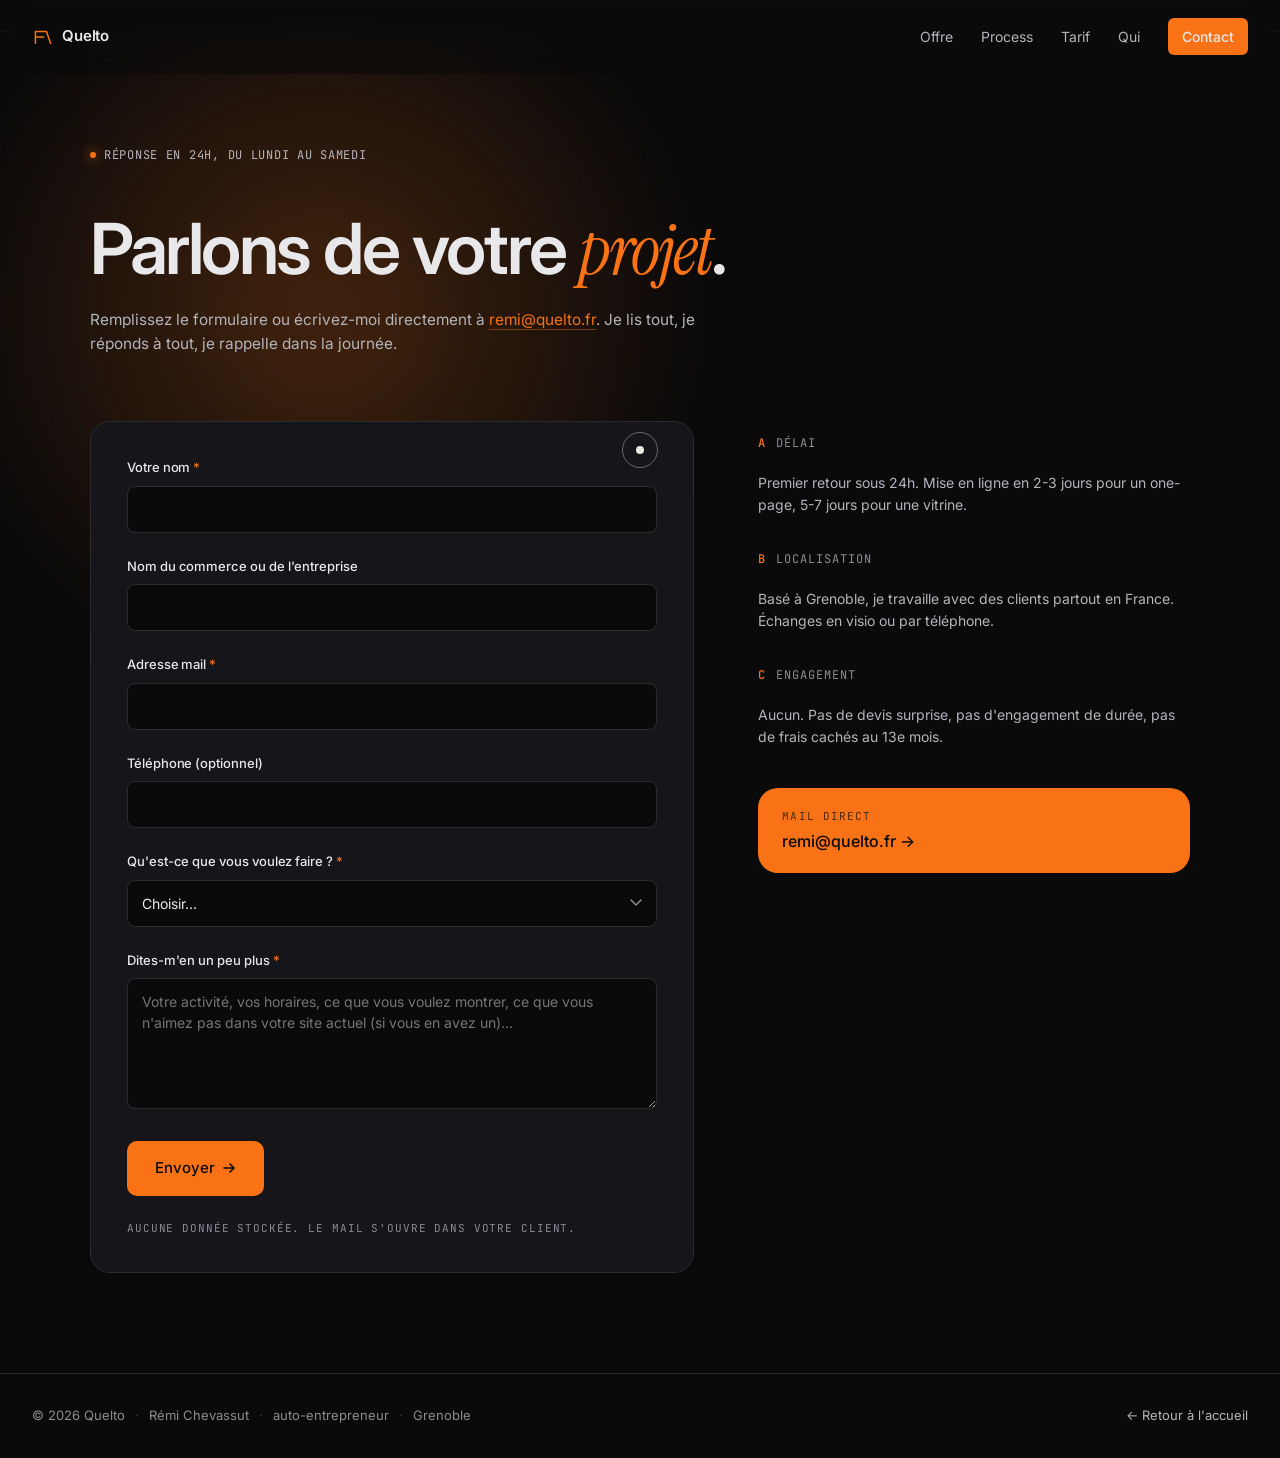
==== commit 1903bd8a: "design: V11 clean slate — dark, bento, gradient, parallax 3D, magnetic, 8 sections" ====
--- a/contact.html
+++ b/contact.html
@@ -1,112 +1,157 @@
-<!DOCTYPE html>
+<!doctype html>
 <html lang="fr">
 <head>
-  <meta charset="UTF-8">
-  <meta name="viewport" content="width=device-width, initial-scale=1.0">
-  <title>Écrire à Quelto</title>
-  <meta name="description" content="Formulaire de contact Quelto. Réponse sous vingt-quatre heures ouvrées, sans engagement.">
-  <meta name="theme-color" content="#F4F1E8">
-  <link rel="preconnect" href="https://fonts.googleapis.com">
-  <link rel="preconnect" href="https://fonts.gstatic.com" crossorigin>
-  <link href="https://fonts.googleapis.com/css2?family=Inter:wght@400;500;600;700&family=JetBrains+Mono:wght@400;500&display=swap" rel="stylesheet">
-  <link rel="stylesheet" href="style.css">
-  <link rel="stylesheet" href="contact.css">
-  <link rel="icon" type="image/svg+xml" href="assets/favicon.svg">
+<meta charset="utf-8"/>
+<meta name="viewport" content="width=device-width,initial-scale=1,viewport-fit=cover"/>
+<meta name="theme-color" content="#0A0A0B"/>
+<meta name="description" content="Contactez Quelto pour votre projet de site web. Rémi Chevassut, développeur à Grenoble. Réponse en 24h."/>
+<title>Contact — Quelto</title>
+<link rel="icon" type="image/svg+xml" href="assets/favicon.svg"/>
+<link rel="preconnect" href="https://fonts.googleapis.com" crossorigin/>
+<link rel="preconnect" href="https://fonts.gstatic.com" crossorigin/>
+<link rel="stylesheet" href="https://fonts.googleapis.com/css2?family=Inter:wght@400;500;600;700&family=Instrument+Serif:ital@0;1&family=JetBrains+Mono:wght@400;500&display=swap"/>
+<link rel="stylesheet" href="style.css"/>
+<link rel="stylesheet" href="contact.css"/>
 </head>
 <body>
-  <div class="cursor" id="cursor" aria-hidden="true"></div>
-  <div class="page-grain" aria-hidden="true"></div>
 
-  <header class="site-header scrolled">
-    <div class="container header-inner">
-      <a href="index.html" class="brand" aria-label="Quelto — accueil">
-        <svg class="brand-mark" viewBox="0 0 32 32" aria-hidden="true">
-          <path d="M4 6 L4 26 M4 6 L20 6 M4 16 L16 16 M20 6 L28 26" stroke="currentColor" stroke-width="2.2" stroke-linecap="round" stroke-linejoin="round" fill="none"/>
-        </svg>
-        <span class="brand-name">Quelto</span>
-      </a>
-      <nav class="primary-nav">
-        <a href="index.html#offre">L'offre</a>
-        <a href="index.html#tarif">Tarif</a>
-        <a href="index.html#qui">Qui</a>
-      </nav>
-      <a href="contact.html" class="nav-cta magnetic">Écrire <span class="arrow">→</span></a>
+<div class="cursor" id="cursor" aria-hidden="true"></div>
+<div class="cursor-ring" id="cursorRing" aria-hidden="true"></div>
+
+<header class="site-header" id="siteHeader">
+  <a class="logo" href="index.html" aria-label="Quelto — accueil">
+    <svg viewBox="0 0 32 32" width="22" height="22" aria-hidden="true">
+      <path d="M5 8 L5 25 M5 8 L20 8 M5 16 L17 16 M21 8 L27 25" stroke="currentColor" stroke-width="2.2" stroke-linecap="round" stroke-linejoin="round" fill="none"/>
+    </svg>
+    <span>Quelto</span>
+  </a>
+  <nav class="nav" aria-label="Navigation principale">
+    <a href="index.html#offre">Offre</a>
+    <a href="index.html#process">Process</a>
+    <a href="index.html#tarif">Tarif</a>
+    <a href="index.html#qui">Qui</a>
+    <a href="contact.html" class="nav-cta" aria-current="page">Contact</a>
+  </nav>
+  <button class="menu-toggle" id="menuToggle" aria-label="Ouvrir le menu" aria-expanded="false">
+    <span></span><span></span><span></span>
+  </button>
+</header>
+
+<nav class="mobile-menu" id="mobileMenu" aria-hidden="true">
+  <a href="index.html#offre">Offre</a>
+  <a href="index.html#process">Process</a>
+  <a href="index.html#tarif">Tarif</a>
+  <a href="index.html#qui">Qui</a>
+  <a href="contact.html">Contact</a>
+</nav>
+
+<main>
+  <section class="contact-page">
+    <div class="contact-page-bg" aria-hidden="true">
+      <div class="hero-glow"></div>
     </div>
-  </header>
 
-  <main>
-    <section class="contact-page">
-      <div class="contact-pattern" aria-hidden="true"></div>
-      <div class="container">
-        <p class="hero-eyebrow"><span class="dot"></span>Contact</p>
-        <h1 class="reveal">Écrire à Quelto.</h1>
-        <p class="lead reveal">Quelques lignes sur votre activité, votre ville, et si vous avez une idée du site que vous voudriez. Je reviens vers vous sous vingt-quatre heures ouvrées, par e-mail ou par téléphone, pour proposer un créneau d'échange d'une demi-heure.</p>
-        <p class="direct reveal">Si vous préférez écrire directement&nbsp;: <a href="mailto:bonjour@quelto.fr">bonjour@quelto.fr</a>. Ou téléphoner&nbsp;: <a href="tel:+336****0000">06 00 00 00 00</a>.</p>
+    <div class="contact-page-inner">
+      <div class="eyebrow">
+        <span class="dot"></span>
+        <span>réponse en 24h, du lundi au samedi</span>
+      </div>
 
-        <form class="contact-form reveal" id="contactForm" novalidate>
-          <div class="form-row">
-            <div class="field">
-              <label for="name">Nom et prénom</label>
-              <input type="text" id="name" name="name" required autocomplete="name">
-            </div>
-            <div class="field">
-              <label for="company">Activité</label>
-              <input type="text" id="company" name="company" autocomplete="organization" placeholder="Boulanger, kiné, fleuriste…">
-            </div>
+      <h1 class="contact-title">
+        Parlons de votre <em>projet</em>.
+      </h1>
+      <p class="contact-lede">
+        Remplissez le formulaire ou écrivez-moi directement à <a href="mailto:remi@quelto.fr">remi@quelto.fr</a>. Je lis tout, je réponds à tout, je rappelle dans la journée.
+      </p>
+
+      <div class="contact-layout">
+        <form class="contact-form" id="contactForm" novalidate>
+          <div class="field">
+            <label for="name">Votre nom <span class="req">*</span></label>
+            <input type="text" id="name" name="name" required autocomplete="name"/>
           </div>
-          <div class="form-row">
-            <div class="field">
-              <label for="email">Adresse e-mail</label>
-              <input type="email" id="email" name="email" required autocomplete="email">
-            </div>
-            <div class="field">
-              <label for="phone">Téléphone (optionnel)</label>
-              <input type="tel" id="phone" name="phone" autocomplete="tel">
-            </div>
+
+          <div class="field">
+            <label for="company">Nom du commerce ou de l'entreprise</label>
+            <input type="text" id="company" name="company" autocomplete="organization"/>
           </div>
+
           <div class="field">
-            <label for="message">Votre message</label>
-            <textarea id="message" name="message" rows="8" required placeholder="Quelques mots sur votre activité, votre ville, et si vous avez une idée du site que vous voudriez. Si vous n'en avez pas, dites-le, on en discutera."></textarea>
+            <label for="email">Adresse mail <span class="req">*</span></label>
+            <input type="email" id="email" name="email" required autocomplete="email"/>
           </div>
-          <p class="form-foot">
-            <button type="submit" class="btn-primary magnetic" id="submitBtn">Envoyer →</button>
-            <span class="form-note">En envoyant ce formulaire, vous acceptez que je vous réponde au sujet de votre demande. Pas de newsletter, pas de relance commerciale.</span>
-          </p>
-          <div class="form-success" id="formSuccess" hidden>
-            Merci. Votre message est bien parti. Je reviens vers vous sous vingt-quatre heures ouvrées.
+
+          <div class="field">
+            <label for="phone">Téléphone (optionnel)</label>
+            <input type="tel" id="phone" name="phone" autocomplete="tel"/>
           </div>
+
+          <div class="field">
+            <label for="project">Qu'est-ce que vous voulez faire ? <span class="req">*</span></label>
+            <select id="project" name="project" required>
+              <option value="">Choisir...</option>
+              <option value="onepage">Un site one-page (à partir de 500 €)</option>
+              <option value="vitrine">Un site vitrine 5 pages (à partir de 900 €)</option>
+              <option value="surmesure">Un truc sur-mesure (devis)</option>
+              <option value="maintenance">Une maintenance / un site existant</option>
+              <option value="autre">Autre chose</option>
+            </select>
+          </div>
+
+          <div class="field">
+            <label for="message">Dites-m'en un peu plus <span class="req">*</span></label>
+            <textarea id="message" name="message" rows="5" required placeholder="Votre activité, vos horaires, ce que vous voulez montrer, ce que vous n'aimez pas dans votre site actuel (si vous en avez un)..."></textarea>
+          </div>
+
+          <button type="submit" class="btn btn-primary btn-large" data-magnetic>
+            <span>Envoyer</span>
+            <svg width="14" height="14" viewBox="0 0 14 14" aria-hidden="true"><path d="M2 7h10M8 3l4 4-4 4" stroke="currentColor" stroke-width="1.6" fill="none" stroke-linecap="round" stroke-linejoin="round"/></svg>
+          </button>
+          <p class="form-note">Aucune donnée stockée. Le mail s'ouvre dans votre client.</p>
         </form>
 
-        <p class="back-link"><a href="index.html">← Retour à l'accueil</a></p>
-      </div>
-    </section>
-  </main>
+        <aside class="contact-side">
+          <div class="side-block">
+            <div class="kicker kicker-light"><span>A</span> Délai</div>
+            <p>Premier retour sous 24h. Mise en ligne en 2-3 jours pour un one-page, 5-7 jours pour une vitrine.</p>
+          </div>
+          <div class="side-block">
+            <div class="kicker kicker-light"><span>B</span> Localisation</div>
+            <p>Basé à Grenoble, je travaille avec des clients partout en France. Échanges en visio ou par téléphone.</p>
+          </div>
+          <div class="side-block">
+            <div class="kicker kicker-light"><span>C</span> Engagement</div>
+            <p>Aucun. Pas de devis surprise, pas d'engagement de durée, pas de frais cachés au 13e mois.</p>
+          </div>
 
-  <section class="carte-visite">
-    <div class="container carte-inner">
-      <div class="carte-col">
-        <p class="carte-label">Quelto</p>
-        <p class="carte-value">Sites web pour artisans et commerçants, à partir de 500&nbsp;€.</p>
-      </div>
-      <div class="carte-col">
-        <p class="carte-label">Rémi Chevassut</p>
-        <p class="carte-value">Développeur à Grenoble · auto-entrepreneur · juillet 2026</p>
-      </div>
-      <div class="carte-col">
-        <p class="carte-label">Contact direct</p>
-        <p class="carte-value"><a href="mailto:bonjour@quelto.fr">bonjour@quelto.fr</a><br><a href="tel:+336****0000">06 00 00 00 00</a></p>
+          <a href="mailto:remi@quelto.fr" class="side-mail">
+            <span class="side-mail-l">Mail direct</span>
+            <span class="side-mail-v">remi@quelto.fr →</span>
+          </a>
+        </aside>
       </div>
     </div>
   </section>
+</main>
 
-  <footer class="site-footer">
-    <div class="container footer-inner">
-      <p class="footer-mark">Quelto</p>
-      <p>© <span id="year">2026</span> · SIRET sur demande</p>
+<footer class="site-foot">
+  <div class="foot-inner">
+    <div class="foot-l">
+      <span>© 2026 Quelto</span>
+      <span class="dot-sep">·</span>
+      <span>Rémi Chevassut</span>
+      <span class="dot-sep">·</span>
+      <span>auto-entrepreneur</span>
+      <span class="dot-sep">·</span>
+      <span>Grenoble</span>
     </div>
-  </footer>
+    <div class="foot-r">
+      <a href="index.html">← Retour à l'accueil</a>
+    </div>
+  </div>
+</footer>
 
-  <script src="script.js"></script>
-  <script src="contact.js"></script>
+<script src="script.js"></script>
+<script src="contact.js"></script>
 </body>
 </html>
--- a/style.css
+++ b/style.css
@@ -1,695 +1,911 @@
-/* =========================================================
-   QUELTO — final design
-   - Cream warm + sage green + orange + ink
-   - 3 fontes : Inter (UI), JetBrains Mono (chiffres), Fraunces ital (accents)
-   - Grain SVG visible sur tout le site
-   - Illustrations SVG inline (fenêtre browser, dev au bureau)
-   - 3D clock dans le hero
-   - Pattern géométrique sur hero et contact
-   - Carte de visite éditoriale en bas
-   ========================================================= */
+/* ============================================================
+   QUELTO — V11
+   Dark, bento, gradient, parallax.
+   ============================================================ */
 
 :root {
-  --c-bg: #F4F1E8;
-  --c-bg-2: #EAE6D8;
-  --c-bg-3: #DDD7C5;
-  --c-ink: #1A1A1A;
-  --c-ink-2: #2B2B28;
-  --c-muted: #6B6963;
-  --c-line: #C9C2AE;
-  --c-line-soft: #D8D2C0;
-  --c-accent: #D97706;
-  --c-sage: #3D5A4A;
-  --c-sage-soft: #E8EFE9;
-
-  --ff-sans: 'Inter', system-ui, -apple-system, 'Segoe UI', Roboto, sans-serif;
-  --ff-mono: 'JetBrains Mono', ui-monospace, SFMono-Regular, Menlo, Monaco, monospace;
-  --ff-serif: 'Fraunces', 'Iowan Old Style', Georgia, serif;
-
-  --ease: cubic-bezier(0.22, 1, 0.36, 1);
-  --ease-out: cubic-bezier(0.16, 1, 0.3, 1);
-  --dur: 380ms;
-  --dur-slow: 700ms;
-}
-
-*, *::before, *::after { box-sizing: border-box; }
+  --bg: #0A0A0B;
+  --bg-2: #15151A;
+  --bg-3: #1F1F26;
+  --line: #2A2A33;
+  --line-2: #3A3A44;
+  --text: #E8E8EB;
+  --text-2: #B4B4BC;
+  --muted: #8B8B92;
+  --orange: #F97316;
+  --orange-2: #FB923C;
+  --orange-soft: rgba(249, 115, 22, 0.12);
+  --red: #F87171;
+  --red-bg: #1A0F0F;
+  --red-line: #3A1F1F;
+  --r: 12px;
+  --r-lg: 20px;
+  --shadow: 0 1px 0 rgba(255,255,255,0.03) inset, 0 30px 80px -20px rgba(0,0,0,0.5);
+  --ease: cubic-bezier(.2, .8, .2, 1);
+}
+
+/* Reset -------------------------------------------------------- */
+*,*::before,*::after { box-sizing: border-box; margin: 0; padding: 0; }
 html { scroll-behavior: smooth; -webkit-text-size-adjust: 100%; }
 body {
-  margin: 0;
-  font-family: var(--ff-sans);
-  font-size: 17px;
-  line-height: 1.6;
-  color: var(--c-ink);
-  background: var(--c-bg);
+  font-family: 'Inter', system-ui, -apple-system, sans-serif;
+  background: var(--bg);
+  color: var(--text);
+  line-height: 1.5;
+  font-size: 16px;
   -webkit-font-smoothing: antialiased;
-  -moz-osx-font-smoothing: grayscale;
-  text-rendering: optimizeLegibility;
+  overflow-x: hidden;
+  position: relative;
+  cursor: none;
 }
 img, svg { display: block; max-width: 100%; }
-a {
-  color: var(--c-ink);
-  text-decoration: underline;
-  text-decoration-color: var(--c-line);
-  text-decoration-thickness: 1px;
-  text-underline-offset: 3px;
-  transition: text-decoration-color 150ms ease;
-}
-a:hover { text-decoration-color: var(--c-ink); }
-h1, h2, h3, h4 {
-  margin: 0;
-  font-weight: 600;
-  line-height: 1.1;
-  letter-spacing: -0.025em;
-  color: var(--c-ink);
-}
-p { margin: 0; }
-ul, ol { padding: 0; margin: 0; list-style: none; }
-button { font: inherit; cursor: pointer; border: 0; background: none; color: inherit; }
-:focus-visible { outline: 2px solid var(--c-ink); outline-offset: 3px; }
-::selection { background: var(--c-ink); color: var(--c-bg); }
-
-.mono { font-family: var(--ff-mono); }
-
-.container {
-  width: 100%;
-  max-width: 1100px;
-  margin: 0 auto;
-  padding: 0 24px;
-}
-@media (min-width: 720px) { .container { padding: 0 32px; } }
-
-/* =========================================================
-   Page grain — sur tout le body
-   ========================================================= */
-.page-grain {
-  position: fixed;
-  inset: 0;
-  background-image: url("data:image/svg+xml;utf8,<svg xmlns='http://www.w3.org/2000/svg' viewBox='0 0 200 200'><filter id='n'><feTurbulence type='fractalNoise' baseFrequency='0.85' numOctaves='3' stitchTiles='stitch'/><feColorMatrix values='0 0 0 0 0.1  0 0 0 0 0.1  0 0 0 0 0.1  0 0 0 0.08 0'/></filter><rect width='100%' height='100%' filter='url(%23n)'/></svg>");
-  opacity: 0.7;
-  mix-blend-mode: multiply;
-  pointer-events: none;
-  z-index: 1;
-}
-
-/* =========================================================
-   Custom cursor
-   ========================================================= */
-.cursor {
+a { color: inherit; text-decoration: none; }
+button { font: inherit; color: inherit; background: none; border: 0; cursor: none; }
+
+/* Custom cursor ---------------------------------------------- */
+.cursor,
+.cursor-ring {
   position: fixed;
   top: 0; left: 0;
-  width: 10px; height: 10px;
-  background: var(--c-ink);
+  pointer-events: none;
+  z-index: 9999;
+  will-change: transform;
+  mix-blend-mode: difference;
+}
+.cursor {
+  width: 8px; height: 8px;
+  background: #fff;
   border-radius: 50%;
+  transform: translate(-50%, -50%);
+  transition: width .2s var(--ease), height .2s var(--ease), background .2s var(--ease);
+}
+.cursor-ring {
+  width: 36px; height: 36px;
+  border: 1px solid rgba(255,255,255,0.4);
+  border-radius: 50%;
+  transform: translate(-50%, -50%);
+  transition: width .3s var(--ease), height .3s var(--ease), border-color .3s var(--ease), opacity .3s var(--ease);
+}
+.cursor.is-link { width: 12px; height: 12px; background: var(--orange); }
+.cursor-ring.is-link { width: 56px; height: 56px; border-color: var(--orange); }
+@media (hover: none) {
+  .cursor, .cursor-ring { display: none; }
+  body, a, button { cursor: auto; }
+}
+
+/* Header ------------------------------------------------------ */
+.site-header {
+  position: fixed; top: 0; left: 0; right: 0;
+  z-index: 100;
+  display: flex; align-items: center; justify-content: space-between;
+  padding: 18px 32px;
+  background: rgba(10,10,11,0.6);
+  backdrop-filter: blur(12px);
+  -webkit-backdrop-filter: blur(12px);
+  border-bottom: 1px solid transparent;
+  transition: border-color .3s var(--ease), padding .3s var(--ease), background .3s var(--ease);
+}
+.site-header.is-scrolled {
+  padding: 12px 32px;
+  background: rgba(10,10,11,0.85);
+  border-bottom-color: var(--line);
+}
+.logo {
+  display: inline-flex; align-items: center; gap: 8px;
+  color: var(--text);
+  font-weight: 600;
+  font-size: 15px;
+  letter-spacing: -0.01em;
+}
+.logo svg { color: var(--orange); }
+.nav {
+  display: flex; align-items: center; gap: 28px;
+  font-size: 14px; color: var(--text-2);
+}
+.nav a { transition: color .2s var(--ease); position: relative; }
+.nav a:hover { color: var(--text); }
+.nav-cta {
+  color: var(--text) !important;
+  background: var(--orange);
+  padding: 8px 14px;
+  border-radius: 6px;
+  font-weight: 500;
+  transition: background .2s var(--ease), transform .2s var(--ease) !important;
+}
+.nav-cta:hover { background: var(--orange-2); transform: translateY(-1px); }
+
+.menu-toggle {
+  display: none;
+  width: 36px; height: 36px;
+  flex-direction: column; justify-content: center; align-items: center; gap: 4px;
+}
+.menu-toggle span {
+  display: block; width: 18px; height: 1.5px;
+  background: var(--text);
+  transition: transform .25s var(--ease), opacity .25s var(--ease);
+}
+.menu-toggle.is-open span:nth-child(1) { transform: translateY(5.5px) rotate(45deg); }
+.menu-toggle.is-open span:nth-child(2) { opacity: 0; }
+.menu-toggle.is-open span:nth-child(3) { transform: translateY(-5.5px) rotate(-45deg); }
+
+.mobile-menu {
+  position: fixed; top: 64px; left: 0; right: 0;
+  background: var(--bg);
+  border-bottom: 1px solid var(--line);
+  padding: 20px 32px 28px;
+  display: flex; flex-direction: column; gap: 4px;
+  z-index: 99;
+  transform: translateY(-110%);
+  transition: transform .35s var(--ease);
+}
+.mobile-menu.is-open { transform: translateY(0); }
+.mobile-menu a {
+  font-size: 20px; font-weight: 500;
+  padding: 10px 0;
+  color: var(--text);
+  border-bottom: 1px solid var(--line);
+}
+
+@media (max-width: 820px) {
+  .nav { display: none; }
+  .menu-toggle { display: flex; }
+  .site-header { padding: 14px 20px; }
+  .site-header.is-scrolled { padding: 10px 20px; }
+}
+
+/* Hero -------------------------------------------------------- */
+.hero {
+  min-height: 100vh;
+  position: relative;
+  display: flex; align-items: center;
+  padding: 140px 32px 100px;
+  overflow: hidden;
+}
+.hero-bg {
+  position: absolute; inset: 0;
+  z-index: 0;
   pointer-events: none;
-  z-index: 200;
+}
+.hero-grid {
+  position: absolute; inset: 0;
+  background-image:
+    linear-gradient(to right, rgba(255,255,255,0.04) 1px, transparent 1px),
+    linear-gradient(to bottom, rgba(255,255,255,0.04) 1px, transparent 1px);
+  background-size: 56px 56px;
+  mask-image: radial-gradient(ellipse 80% 70% at 50% 50%, #000 30%, transparent 80%);
+  -webkit-mask-image: radial-gradient(ellipse 80% 70% at 50% 50%, #000 30%, transparent 80%);
+  opacity: 0.7;
+}
+.hero-glow {
+  position: absolute;
+  width: 1100px; height: 1100px;
+  top: -20%; right: -20%;
+  background: radial-gradient(circle, rgba(249,115,22,0.32) 0%, rgba(249,115,22,0.10) 30%, transparent 60%);
+  filter: blur(40px);
+  animation: pulse 12s ease-in-out infinite alternate;
+  will-change: transform, opacity;
+}
+@keyframes pulse {
+  0%   { transform: scale(1) translate(0, 0); opacity: 0.85; }
+  100% { transform: scale(1.15) translate(-40px, 40px); opacity: 1; }
+}
+
+.hero-inner {
+  position: relative; z-index: 1;
+  max-width: 1280px; margin: 0 auto; width: 100%;
+  display: grid;
+  grid-template-columns: 1.1fr 0.9fr;
+  gap: 80px;
+  align-items: center;
+}
+
+.eyebrow {
+  display: inline-flex; align-items: center; gap: 8px;
+  font-family: 'JetBrains Mono', monospace;
+  font-size: 12px;
+  color: var(--text-2);
+  text-transform: uppercase;
+  letter-spacing: 0.06em;
+  margin-bottom: 24px;
+}
+.eyebrow .dot {
+  width: 6px; height: 6px;
+  background: var(--orange);
+  border-radius: 50%;
+  box-shadow: 0 0 12px var(--orange);
+  animation: blink 2.4s ease-in-out infinite;
+}
+@keyframes blink {
+  0%, 100% { opacity: 1; }
+  50% { opacity: 0.4; }
+}
+
+.hero-title {
+  font-family: 'Inter', sans-serif;
+  font-size: clamp(40px, 5.6vw, 76px);
+  line-height: 1.04;
+  letter-spacing: -0.035em;
+  font-weight: 600;
+  color: var(--text);
+  margin-bottom: 24px;
+  max-width: 720px;
+}
+.hero-title em {
+  font-family: 'Instrument Serif', serif;
+  font-style: italic;
+  font-weight: 400;
+  color: var(--orange);
+}
+
+.hero-sub {
+  font-size: clamp(15px, 1.2vw, 18px);
+  color: var(--text-2);
+  line-height: 1.55;
+  max-width: 540px;
+  margin-bottom: 36px;
+}
+
+.hero-actions {
+  display: flex; gap: 12px;
+  margin-bottom: 56px;
+  flex-wrap: wrap;
+}
+
+.btn {
+  display: inline-flex; align-items: center; gap: 8px;
+  padding: 12px 20px;
+  border-radius: 8px;
+  font-size: 14px;
+  font-weight: 500;
+  letter-spacing: -0.005em;
+  position: relative;
+  will-change: transform;
+  transition: background .2s var(--ease), color .2s var(--ease);
+}
+.btn-primary {
+  background: var(--orange);
+  color: #0A0A0B;
+}
+.btn-primary:hover { background: var(--orange-2); }
+.btn-ghost {
+  background: transparent;
+  color: var(--text);
+  border: 1px solid var(--line-2);
+}
+.btn-ghost:hover { background: var(--bg-2); border-color: var(--text-2); }
+.btn-large {
+  padding: 16px 28px;
+  font-size: 15px;
+  border-radius: 10px;
+}
+
+.hero-meta {
+  display: flex; gap: 40px;
+  padding-top: 32px;
+  border-top: 1px solid var(--line);
+}
+.hero-meta > div {
+  display: flex; flex-direction: column; gap: 2px;
+}
+.hero-meta .num {
+  font-family: 'JetBrains Mono', monospace;
+  font-size: 28px;
+  font-weight: 500;
+  color: var(--text);
+  line-height: 1;
+}
+.hero-meta .unit {
+  font-family: 'JetBrains Mono', monospace;
+  font-size: 28px;
+  font-weight: 500;
+  color: var(--orange);
+  line-height: 1;
+  margin-right: 4px;
+}
+.hero-meta .lbl {
+  font-size: 12px;
+  color: var(--muted);
+  text-transform: uppercase;
+  letter-spacing: 0.05em;
+  margin-top: 8px;
+}
+
+/* Hero card (parallax 3D) -------------------------------------- */
+.hero-card {
+  position: relative;
+  perspective: 1200px;
+  display: flex; justify-content: center;
+  will-change: transform;
+}
+.card-window {
+  position: relative;
+  width: 100%;
+  max-width: 480px;
+  background: linear-gradient(180deg, #1A1A22 0%, #131318 100%);
+  border: 1px solid var(--line);
+  border-radius: var(--r-lg);
+  box-shadow: var(--shadow);
+  transform-style: preserve-3d;
+  transform: rotateY(-6deg) rotateX(4deg);
+  transition: transform .1s linear;
+  will-change: transform;
+  z-index: 2;
+}
+.card-bar {
+  display: flex; align-items: center; gap: 6px;
+  padding: 12px 16px;
+  border-bottom: 1px solid var(--line);
+  background: rgba(255,255,255,0.02);
+  border-radius: var(--r-lg) var(--r-lg) 0 0;
+}
+.card-bar .dot-r, .card-bar .dot-y, .card-bar .dot-g {
+  width: 10px; height: 10px; border-radius: 50%;
+  background: var(--bg-3);
+}
+.card-bar .dot-r { background: #F87171; }
+.card-bar .dot-y { background: #FBBF24; }
+.card-bar .dot-g { background: #4ADE80; }
+.card-url {
+  margin-left: 12px;
+  font-family: 'JetBrains Mono', monospace;
+  font-size: 11px;
+  color: var(--muted);
+}
+.card-body { padding: 20px; }
+.card-row {
+  display: flex; gap: 14px; align-items: center;
+  margin-bottom: 18px;
+}
+.card-thumb {
+  width: 60px; height: 60px;
+  background: linear-gradient(135deg, var(--orange), var(--orange-2));
+  border-radius: 8px;
+  flex-shrink: 0;
+  box-shadow: 0 4px 14px rgba(249,115,22,0.4);
+}
+.card-lines { flex: 1; display: flex; flex-direction: column; gap: 6px; }
+.card-lines .l { height: 6px; background: var(--bg-3); border-radius: 3px; }
+.card-lines .l.w80 { width: 80%; }
+.card-lines .l.w60 { width: 60%; }
+.card-lines .l.w40 { width: 40%; }
+.card-grid-mini {
+  display: grid;
+  grid-template-columns: repeat(3, 1fr);
+  gap: 6px;
+  margin-bottom: 18px;
+}
+.card-grid-mini span {
+  height: 40px;
+  background: var(--bg-3);
+  border-radius: 4px;
+}
+.card-grid-mini span:nth-child(1) { background: var(--orange-soft); border: 1px solid var(--orange); }
+.card-cta {
+  display: inline-block;
+  background: var(--orange);
+  color: #0A0A0B;
+  padding: 8px 14px;
+  border-radius: 6px;
+  font-size: 12px;
+  font-weight: 500;
+}
+.card-glow {
+  position: absolute;
+  inset: 40px -20px -20px -20px;
+  background: radial-gradient(ellipse at center, rgba(249,115,22,0.45) 0%, transparent 70%);
+  filter: blur(30px);
+  z-index: 1;
+  border-radius: var(--r-lg);
+}
+
+.scroll-hint {
+  position: absolute;
+  bottom: 32px; left: 50%;
+  transform: translateX(-50%);
+  display: flex; flex-direction: column; align-items: center; gap: 8px;
+  font-family: 'JetBrains Mono', monospace;
+  font-size: 10px;
+  color: var(--muted);
+  letter-spacing: 0.15em;
+  animation: hint 2.5s ease-in-out infinite;
+}
+.scroll-hint svg { animation: arrow 2.5s ease-in-out infinite; }
+@keyframes hint {
+  0%, 100% { transform: translateX(-50%) translateY(0); opacity: 0.6; }
+  50% { transform: translateX(-50%) translateY(4px); opacity: 1; }
+}
+@keyframes arrow {
+  0%, 100% { transform: translateY(0); }
+  50% { transform: translateY(3px); }
+}
+
+@media (max-width: 900px) {
+  .hero { padding: 120px 20px 80px; }
+  .hero-inner { grid-template-columns: 1fr; gap: 48px; }
+  .hero-card { max-width: 480px; margin: 0 auto; }
+  .hero-meta { gap: 24px; flex-wrap: wrap; }
+  .hero-meta .num, .hero-meta .unit { font-size: 22px; }
+  .scroll-hint { display: none; }
+}
+@media (max-width: 480px) {
+  .hero { padding: 100px 16px 60px; }
+  .hero-actions { flex-direction: column; align-items: stretch; }
+  .btn { justify-content: center; }
+}
+
+/* Sections ---------------------------------------------------- */
+.section {
+  padding: 120px 32px;
+  max-width: 1280px;
+  margin: 0 auto;
+  position: relative;
+}
+.section-alt { background: var(--bg-2); max-width: none; }
+.section-alt > * { max-width: 1280px; margin-left: auto; margin-right: auto; }
+
+.section-head { margin-bottom: 56px; }
+.kicker {
+  display: inline-flex; align-items: center; gap: 10px;
+  font-family: 'JetBrains Mono', monospace;
+  font-size: 12px;
+  text-transform: uppercase;
+  letter-spacing: 0.08em;
+  color: var(--muted);
+  margin-bottom: 20px;
+}
+.kicker span {
+  color: var(--orange);
+  font-weight: 500;
+}
+.kicker-red span { color: var(--red); }
+.kicker-light span { color: var(--orange); }
+
+.section h2 {
+  font-size: clamp(28px, 3.5vw, 44px);
+  font-weight: 500;
+  letter-spacing: -0.025em;
+  line-height: 1.1;
+  max-width: 760px;
+  color: var(--text);
+}
+.section h2 em { font-family: 'Instrument Serif', serif; font-style: italic; font-weight: 400; }
+
+/* Bento grid (offre) ------------------------------------------ */
+.bento {
+  display: grid;
+  grid-template-columns: repeat(4, 1fr);
+  grid-auto-rows: 200px;
+  gap: 16px;
+}
+.bento-card {
+  position: relative;
+  background: var(--bg-2);
+  border: 1px solid var(--line);
+  border-radius: var(--r-lg);
+  padding: 28px;
+  display: flex; flex-direction: column;
+  overflow: hidden;
+  transition: border-color .25s var(--ease), transform .25s var(--ease), background .25s var(--ease);
+}
+.bento-card:hover {
+  border-color: var(--line-2);
+  transform: translateY(-3px);
+  background: var(--bg-3);
+}
+.bento-card.span-2 { grid-column: span 2; }
+.bento-card.tall { grid-row: span 2; }
+.bento-card.wide { grid-column: span 2; }
+
+.bento-tag {
+  display: inline-block;
+  font-family: 'JetBrains Mono', monospace;
+  font-size: 10px;
+  text-transform: uppercase;
+  letter-spacing: 0.1em;
+  color: var(--muted);
+  margin-bottom: 12px;
+}
+.bento-card h3 {
+  font-size: 22px;
+  font-weight: 500;
+  letter-spacing: -0.02em;
+  margin-bottom: 8px;
+  color: var(--text);
+}
+.bento-card p {
+  font-size: 14px;
+  line-height: 1.55;
+  color: var(--text-2);
+  flex: 1;
+}
+.bento-foot {
+  display: flex; align-items: baseline; justify-content: space-between;
+  margin-top: 16px;
+  padding-top: 16px;
+  border-top: 1px solid var(--line);
+  font-family: 'JetBrains Mono', monospace;
+}
+.bento-foot .price {
+  font-size: 20px;
+  font-weight: 500;
+  color: var(--orange);
+}
+.bento-foot .price small {
+  font-size: 12px;
+  color: var(--text-2);
+  font-weight: 400;
+}
+.bento-foot .meta {
+  font-size: 11px;
+  color: var(--muted);
+  text-transform: uppercase;
+  letter-spacing: 0.06em;
+}
+
+.bento-visu {
+  margin: 16px 0 20px;
+  flex: 1;
+  display: flex; align-items: center; justify-content: center;
+  min-height: 120px;
+  position: relative;
+}
+.visu-onepage .mini-window {
+  width: 100%; max-width: 280px;
+  background: var(--bg);
+  border: 1px solid var(--line);
+  border-radius: 8px;
+  padding: 14px;
+  transform: perspective(800px) rotateY(-6deg) rotateX(2deg);
+  box-shadow: 0 20px 40px -10px rgba(0,0,0,0.5);
+}
+.mini-bar { height: 6px; width: 30%; background: var(--orange); border-radius: 2px; margin-bottom: 14px; }
+.mini-h { height: 14px; width: 80%; background: var(--text); border-radius: 3px; margin-bottom: 8px; opacity: 0.7; }
+.mini-p { height: 6px; width: 100%; background: var(--bg-3); border-radius: 3px; margin-bottom: 4px; }
+.mini-p::after { content: ''; display: block; height: 6px; width: 60%; background: var(--bg-3); border-radius: 3px; margin-top: 4px; }
+.mini-cta { height: 22px; width: 80px; background: var(--orange); border-radius: 4px; margin-top: 14px; }
+
+.visu-stack { position: relative; }
+.ring {
+  position: absolute;
+  border: 1px solid var(--orange);
+  border-radius: 50%;
+  opacity: 0.4;
+  top: 50%; left: 50%;
   transform: translate(-50%, -50%);
-  transition: width 200ms var(--ease-out), height 200ms var(--ease-out), background 200ms ease;
-  opacity: 0;
-}
-body.cursor-ready .cursor { opacity: 1; }
-.cursor.hover {
-  width: 28px; height: 28px;
-  background: var(--c-accent);
-}
-@media (hover: none), (max-width: 900px) { .cursor { display: none; } }
-
-/* =========================================================
-   Header
-   ========================================================= */
-.site-header {
-  position: sticky;
-  top: 0;
-  z-index: 50;
-  background: rgba(244, 241, 232, 0.85);
-  backdrop-filter: blur(8px);
-  -webkit-backdrop-filter: blur(8px);
-  border-bottom: 1px solid transparent;
-  transition: border-color 200ms ease;
-}
-.site-header.scrolled { border-bottom-color: var(--c-line); }
-.header-inner {
-  display: flex;
-  align-items: center;
-  justify-content: space-between;
+}
+.ring.r1 { width: 60px; height: 60px; opacity: 0.9; border-color: var(--orange); }
+.ring.r2 { width: 110px; height: 110px; opacity: 0.5; }
+.ring.r3 { width: 160px; height: 160px; opacity: 0.25; }
+
+@media (max-width: 900px) {
+  .section { padding: 80px 20px; }
+  .bento { grid-template-columns: repeat(2, 1fr); grid-auto-rows: 180px; }
+  .bento-card.span-2, .bento-card.wide { grid-column: span 2; }
+  .bento-card.tall { grid-row: span 1; }
+}
+@media (max-width: 560px) {
+  .bento { grid-template-columns: 1fr; }
+  .bento-card.span-2, .bento-card.wide { grid-column: span 1; }
+}
+
+/* Process steps ----------------------------------------------- */
+.process-grid {
+  display: grid;
+  grid-template-columns: repeat(4, 1fr);
   gap: 16px;
-  height: 68px;
-  position: relative;
-  z-index: 2;
-}
-.brand {
-  display: inline-flex;
-  align-items: center;
-  gap: 10px;
-  font-size: 19px;
-  font-weight: 600;
-  color: var(--c-ink);
-  text-decoration: none;
-  letter-spacing: -0.01em;
-}
-.brand-mark { width: 28px; height: 28px; color: var(--c-ink); flex-shrink: 0; }
-.brand:hover .brand-name { text-decoration: underline; text-underline-offset: 4px; }
-.brand:hover { text-decoration: none; }
-
-.primary-nav {
-  display: none;
-  gap: 32px;
-  font-size: 15px;
-}
-.primary-nav a { color: var(--c-ink); text-decoration: none; }
-.primary-nav a:hover { text-decoration: underline; text-underline-offset: 4px; }
-.nav-cta {
-  font-size: 15px;
-  font-weight: 500;
-  color: var(--c-ink);
-  text-decoration: none;
-  display: inline-flex;
-  align-items: center;
-  gap: 4px;
-}
-.nav-cta .arrow { transition: transform 200ms var(--ease-out); }
-.nav-cta:hover { text-decoration: underline; text-underline-offset: 4px; }
-.nav-cta:hover .arrow { transform: translateX(3px); }
-.magnetic { transition: transform 250ms var(--ease-out); }
-
-@media (min-width: 720px) { .primary-nav { display: flex; } }
-
-/* =========================================================
-   HERO
-   ========================================================= */
-.hero {
-  position: relative;
-  padding: 72px 0 96px;
-  background: var(--c-bg);
+}
+.step {
+  position: relative;
+  background: var(--bg);
+  border: 1px solid var(--line);
+  border-radius: var(--r-lg);
+  padding: 32px 28px;
+  transition: border-color .25s var(--ease), transform .25s var(--ease);
+}
+.step:hover {
+  border-color: var(--orange);
+  transform: translateY(-3px);
+}
+.step-num {
+  font-family: 'JetBrains Mono', monospace;
+  font-size: 13px;
+  color: var(--orange);
+  margin-bottom: 24px;
+  letter-spacing: 0.05em;
+}
+.step h3 {
+  font-size: 20px;
+  font-weight: 500;
+  margin-bottom: 10px;
+  color: var(--text);
+  letter-spacing: -0.015em;
+}
+.step p {
+  font-size: 14px;
+  color: var(--text-2);
+  line-height: 1.55;
+}
+.step-ico {
+  margin-top: 24px;
+  width: 44px; height: 44px;
+  border: 1px solid var(--line);
+  border-radius: 8px;
+  display: flex; align-items: center; justify-content: center;
+  color: var(--orange);
+}
+
+@media (max-width: 900px) {
+  .process-grid { grid-template-columns: repeat(2, 1fr); }
+}
+@media (max-width: 480px) {
+  .process-grid { grid-template-columns: 1fr; }
+}
+
+/* Tarif signature --------------------------------------------- */
+.section-tarif {
+  text-align: center;
+  padding: 140px 32px;
+  position: relative;
   overflow: hidden;
 }
-.hero-pattern {
+.section-tarif::before {
+  content: '';
   position: absolute;
   inset: 0;
-  background-image:
-    radial-gradient(circle at 1px 1px, rgba(26, 26, 26, 0.07) 1px, transparent 0);
-  background-size: 28px 28px;
-  mask-image: radial-gradient(ellipse 90% 80% at 50% 50%, black 30%, transparent 80%);
-  -webkit-mask-image: radial-gradient(ellipse 90% 80% at 50% 50%, black 30%, transparent 80%);
-  opacity: 0.6;
+  background: radial-gradient(ellipse at center, rgba(249,115,22,0.15) 0%, transparent 50%);
   pointer-events: none;
 }
-.hero-inner {
+.tarif-inner {
+  max-width: 800px; margin: 0 auto;
+  position: relative;
+  z-index: 1;
+}
+.big-price {
+  display: inline-flex; align-items: flex-start;
+  margin: 24px 0 32px;
+  position: relative;
+}
+.big-num {
+  font-family: 'Inter', sans-serif;
+  font-size: clamp(120px, 18vw, 240px);
+  font-weight: 600;
+  line-height: 0.9;
+  letter-spacing: -0.06em;
+  background: linear-gradient(180deg, #FFFFFF 0%, #F97316 100%);
+  -webkit-background-clip: text;
+  background-clip: text;
+  color: transparent;
+}
+.big-cur {
+  font-family: 'Inter', sans-serif;
+  font-size: clamp(60px, 8vw, 120px);
+  font-weight: 500;
+  line-height: 0.9;
+  color: var(--orange);
+  margin-top: 12px;
+}
+.tarif-line {
+  display: flex; justify-content: center; align-items: center; gap: 14px;
+  flex-wrap: wrap;
+  font-family: 'JetBrains Mono', monospace;
+  font-size: 13px;
+  color: var(--text-2);
+  text-transform: uppercase;
+  letter-spacing: 0.06em;
+  margin-bottom: 24px;
+}
+.tarif-line .sep { color: var(--orange); }
+.tarif-detail {
+  font-size: 16px;
+  color: var(--text-2);
+  max-width: 580px;
+  margin: 0 auto 40px;
+  line-height: 1.6;
+}
+
+/* Ne fait pas (rouge) ---------------------------------------- */
+.section-red {
+  background: var(--red-bg);
+  max-width: none;
+  padding: 120px 32px;
+  border-top: 1px solid var(--red-line);
+  border-bottom: 1px solid var(--red-line);
+}
+.section-red > * { max-width: 1280px; margin-left: auto; margin-right: auto; }
+.section-red h2 { color: var(--red); }
+.no-grid {
   display: grid;
-  grid-template-columns: 1fr;
-  gap: 48px;
+  grid-template-columns: repeat(3, 1fr);
+  gap: 16px;
+}
+.no-card {
+  background: rgba(0,0,0,0.3);
+  border: 1px solid var(--red-line);
+  border-radius: var(--r-lg);
+  padding: 28px;
+  transition: border-color .25s var(--ease), transform .25s var(--ease);
+}
+.no-card:hover {
+  border-color: var(--red);
+  transform: translateY(-3px);
+}
+.no-card h3 {
+  font-size: 18px;
+  font-weight: 500;
+  color: var(--text);
+  margin-bottom: 10px;
+  letter-spacing: -0.015em;
+}
+.no-card p {
+  font-size: 14px;
+  color: var(--text-2);
+  line-height: 1.55;
+}
+@media (max-width: 900px) {
+  .no-grid { grid-template-columns: 1fr; }
+  .section-red { padding: 80px 20px; }
+}
+
+/* Qui --------------------------------------------------------- */
+.qui-grid {
+  display: grid;
+  grid-template-columns: 0.9fr 1.1fr;
+  gap: 64px;
   align-items: center;
-  position: relative;
-  z-index: 2;
-}
-@media (min-width: 900px) {
-  .hero-inner { grid-template-columns: 1.3fr 1fr; gap: 64px; }
-}
-.hero-content { max-width: 640px; }
-.hero-eyebrow {
-  font-family: var(--ff-mono);
-  font-size: 13px;
-  color: var(--c-sage);
-  letter-spacing: 0.05em;
-  margin-bottom: 32px;
-  display: inline-flex;
-  align-items: center;
-  gap: 8px;
-}
-.hero-eyebrow .dot {
-  width: 6px; height: 6px;
-  background: var(--c-sage);
-  border-radius: 50%;
-  animation: pulse 2.4s ease-in-out infinite;
-}
-@keyframes pulse {
-  0%, 100% { opacity: 1; transform: scale(1); }
-  50% { opacity: 0.5; transform: scale(0.85); }
-}
-.hero h1 {
-  font-size: clamp(40px, 6vw, 68px);
-  font-weight: 600;
-  line-height: 1.02;
-  letter-spacing: -0.035em;
-  margin-bottom: 32px;
-  max-width: 14ch;
-}
-.hero-sub {
-  font-size: clamp(18px, 1.4vw, 20px);
-  line-height: 1.55;
-  color: var(--c-ink-2);
-  margin-bottom: 40px;
-  max-width: 56ch;
-}
-.hero-cta {
-  display: flex;
-  flex-wrap: wrap;
-  align-items: center;
-  gap: 16px 24px;
-  margin-bottom: 64px;
-}
-.btn-primary {
-  display: inline-flex;
-  align-items: center;
+}
+.qui-visu {
+  aspect-ratio: 1;
+  max-width: 360px;
+  color: var(--line-2);
+}
+.qui-text h2 {
+  margin: 16px 0 28px;
+}
+.qui-text p {
   font-size: 15px;
-  font-weight: 500;
-  color: var(--c-bg);
-  background: var(--c-ink);
-  text-decoration: none;
-  padding: 13px 22px;
-  border-radius: 4px;
-  transition: background-color 200ms ease, transform 200ms var(--ease-out), box-shadow 200ms ease;
-}
-.btn-primary:hover {
-  background: #000;
-  transform: translateY(-1px);
-  box-shadow: 0 8px 24px -8px rgba(0, 0, 0, 0.3);
-}
-.btn-primary-light {
-  background: var(--c-bg);
-  color: var(--c-ink);
-}
-.btn-primary-light:hover { background: #fff; }
-
-.link-quiet {
-  font-size: 15px;
-  color: var(--c-ink);
-  text-decoration: none;
-  display: inline-flex;
-  align-items: center;
-  gap: 4px;
-  transition: gap 200ms var(--ease-out);
-}
-.link-quiet::after { content: "→"; }
-.link-quiet:hover { text-decoration: underline; text-underline-offset: 4px; gap: 8px; }
-
-.hero-stats {
-  display: grid;
-  grid-template-columns: 1fr;
-  gap: 24px;
-  margin: 0;
-  padding-top: 32px;
-  border-top: 1px solid var(--c-line);
-}
-@media (min-width: 600px) {
-  .hero-stats { grid-template-columns: repeat(3, 1fr); gap: 32px; }
-}
-.hero-stats div { display: flex; flex-direction: column; gap: 6px; }
-.hero-stats dt {
-  font-family: var(--ff-mono);
-  font-size: 24px;
-  font-weight: 500;
-  color: var(--c-ink);
-  letter-spacing: -0.01em;
-}
-.hero-stats dd {
-  font-size: 14px;
-  color: var(--c-muted);
-  margin: 0;
-  line-height: 1.4;
-}
-
-/* 3D clock container */
-.hero-3d {
-  position: relative;
-  aspect-ratio: 1 / 1;
-  width: 100%;
-  max-width: 380px;
-  margin: 0 auto;
-}
-.hero-3d-label {
-  position: absolute;
-  top: -28px;
-  left: 0;
-  right: 0;
-  display: flex;
-  justify-content: space-between;
-  font-size: 12px;
-  color: var(--c-sage);
-  z-index: 2;
-  letter-spacing: 0.02em;
-}
-.hero-3d-label .mono { font-weight: 500; }
-#heroCanvas {
+  line-height: 1.65;
+  color: var(--text-2);
+  margin-bottom: 18px;
+  max-width: 600px;
+}
+.signature {
+  display: flex; flex-direction: column; gap: 2px;
+  margin-top: 32px;
+  padding-top: 24px;
+  border-top: 1px solid var(--line);
+}
+.sig-name {
+  font-family: 'Instrument Serif', serif;
+  font-style: italic;
+  font-size: 22px;
+  color: var(--text);
+}
+.sig-loc {
+  font-family: 'JetBrains Mono', monospace;
+  font-size: 11px;
+  color: var(--muted);
+  text-transform: uppercase;
+  letter-spacing: 0.08em;
+  margin-top: 4px;
+}
+@media (max-width: 900px) {
+  .qui-grid { grid-template-columns: 1fr; gap: 32px; }
+  .qui-visu { max-width: 240px; margin: 0 auto; }
+}
+
+/* Contact ---------------------------------------------------- */
+.section-contact {
+  background: linear-gradient(180deg, var(--bg) 0%, #000 100%);
+  max-width: none;
+  text-align: center;
+  padding: 140px 32px;
+  position: relative;
+  overflow: hidden;
+}
+.section-contact::before {
+  content: '';
   position: absolute;
   inset: 0;
-  width: 100% !important;
-  height: 100% !important;
-  z-index: 1;
-}
-.hero-fallback {
-  position: absolute;
-  inset: 0;
-  width: 100%;
-  height: 100%;
-  z-index: 1;
-  animation: floatSvg 8s ease-in-out infinite;
-}
-.hero-3d.has-webgl .hero-fallback { display: none; }
-@keyframes floatSvg {
-  0%, 100% { transform: translateY(0); }
-  50% { transform: translateY(-6px); }
-}
-
-/* =========================================================
-   Generic sections
-   ========================================================= */
-section { padding: 80px 0; position: relative; z-index: 2; }
-section + section { padding-top: 64px; }
-
-.section-num {
-  font-family: var(--ff-mono);
-  font-size: 13px;
-  color: var(--c-sage);
-  font-weight: 500;
-  letter-spacing: 0.05em;
-  margin-bottom: 24px;
+  background: radial-gradient(ellipse at 50% 100%, rgba(249,115,22,0.18) 0%, transparent 60%);
+  pointer-events: none;
+}
+.contact-inner { max-width: 1000px; margin: 0 auto; position: relative; z-index: 1; }
+.big-title {
+  font-size: clamp(48px, 7vw, 96px);
+  font-weight: 500;
+  letter-spacing: -0.04em;
+  line-height: 0.95;
+  margin: 24px 0 24px;
+  color: var(--text);
+}
+.contact-sub {
+  font-size: 16px;
+  color: var(--text-2);
+  max-width: 480px;
+  margin: 0 auto 56px;
+  line-height: 1.55;
+}
+.contact-grid {
+  display: grid;
+  grid-template-columns: repeat(3, 1fr);
+  gap: 16px;
+  margin-bottom: 48px;
+}
+.contact-card {
   display: block;
-}
-
-h2 {
-  font-size: clamp(28px, 3.6vw, 40px);
-  font-weight: 600;
-  letter-spacing: -0.025em;
-  line-height: 1.15;
-  margin-bottom: 32px;
-  color: var(--c-ink);
-}
-
-.offre, .comment, .tarif, .ne-fait-pas, .qui { background: var(--c-bg); }
-.tarif, .ne-fait-pas { background: var(--c-bg-2); }
-
-/* =========================================================
-   OFFRE — 2 cols text + illu
-   ========================================================= */
-.offre-inner {
-  display: grid;
-  grid-template-columns: 1fr;
-  gap: 48px;
-  align-items: start;
-}
-@media (min-width: 900px) {
-  .offre-inner { grid-template-columns: 1.4fr 1fr; gap: 64px; }
-}
-.offre-text p, .tarif p, .ne-fait-pas p, .comment p, .qui-text p, .contact p {
-  color: var(--c-ink-2);
-  font-size: 17px;
-  line-height: 1.65;
-  margin-bottom: 16px;
-  max-width: 64ch;
-}
-.offre-text p:last-child, .tarif p:last-child, .ne-fait-pas p:last-child,
-.comment p:last-child, .qui-text p:last-child, .contact p:last-child { margin-bottom: 0; }
-
-.offre-aside {
-  position: sticky;
-  top: 100px;
-  display: flex;
-  flex-direction: column;
-  gap: 12px;
-}
-.offre-illu {
-  width: 100%;
-  height: auto;
-  border-radius: 4px;
-  background: var(--c-bg-2);
-  border: 1px solid var(--c-line);
-  padding: 0;
-}
-.offre-caption {
-  font-size: 13px;
-  color: var(--c-muted);
-  margin: 0;
-  line-height: 1.4;
-}
-.offre-caption.mono { color: var(--c-sage); font-weight: 500; }
-
-/* =========================================================
-   Process steps
-   ========================================================= */
-.steps {
-  display: flex;
-  flex-direction: column;
-  gap: 0;
-  margin-top: 40px;
-  border-top: 1px solid var(--c-line);
-}
-.steps li {
-  display: grid;
-  grid-template-columns: 56px 56px 1fr;
-  gap: 20px;
-  padding: 28px 0;
-  border-bottom: 1px solid var(--c-line);
-  position: relative;
-  align-items: start;
-}
-.steps li::before {
-  content: "";
-  position: absolute;
-  left: 0; top: 28px;
-  width: 0;
-  height: 1px;
-  background: var(--c-accent);
-  transition: width 800ms var(--ease-out);
-}
-.steps li.is-visible::before { width: 28px; }
-.step-icon {
-  width: 48px; height: 48px;
-  border: 1px solid var(--c-line);
-  background: var(--c-sage-soft);
-  color: var(--c-sage);
-  border-radius: 4px;
-  display: flex;
-  align-items: center;
-  justify-content: center;
-}
-.step-icon svg { width: 24px; height: 24px; }
-.step-num {
-  font-family: var(--ff-mono);
-  font-size: 14px;
-  color: var(--c-muted);
-  padding-top: 4px;
-}
-.steps h3 {
-  font-size: 20px;
-  font-weight: 600;
-  letter-spacing: -0.015em;
-  margin-bottom: 8px;
-}
-.steps p {
-  font-size: 16px;
-  line-height: 1.6;
-  color: var(--c-ink-2);
-  margin: 0;
-}
-.comment-cta {
-  margin-top: 40px;
-  font-size: 16px;
-}
-
-/* =========================================================
-   TARIF — chiffre signature
-   ========================================================= */
-.tarif-figure {
-  display: flex;
-  align-items: baseline;
-  gap: 4px;
-  margin: 8px 0 16px;
-  line-height: 1;
-}
-.tarif-amount {
-  font-family: var(--ff-sans);
-  font-size: clamp(96px, 14vw, 160px);
-  font-weight: 600;
-  letter-spacing: -0.05em;
-  color: var(--c-ink);
-  line-height: 0.9;
-}
-.tarif-currency {
-  font-family: var(--ff-sans);
-  font-size: clamp(56px, 8vw, 88px);
-  font-weight: 500;
-  color: var(--c-accent);
-  line-height: 1;
-}
-.tarif-caption {
-  font-family: var(--ff-mono);
-  font-size: 13px;
-  color: var(--c-muted);
-  margin-bottom: 40px;
-  margin-top: 0;
-}
-
-/* =========================================================
-   Signature
-   ========================================================= */
-.signature {
-  margin-top: 40px;
-  padding-top: 24px;
-  border-top: 1px solid var(--c-line);
-  font-size: 15px;
-  color: var(--c-muted);
-  line-height: 1.6;
-}
-
-/* =========================================================
-   QUI — 2 cols text + illu
-   ========================================================= */
-.qui-inner {
-  display: grid;
-  grid-template-columns: 1fr;
-  gap: 48px;
-  align-items: start;
-}
-@media (min-width: 900px) {
-  .qui-inner { grid-template-columns: 1.4fr 1fr; gap: 64px; }
-}
-.qui-aside {
-  position: sticky;
-  top: 100px;
-  display: flex;
-  flex-direction: column;
-  gap: 12px;
-}
-.qui-illu {
-  width: 100%;
-  height: auto;
-  background: var(--c-bg-2);
-  border: 1px solid var(--c-line);
-  border-radius: 4px;
-}
-.qui-caption {
-  font-size: 13px;
-  color: var(--c-muted);
-  margin: 0;
-  line-height: 1.4;
-}
-.qui-caption.mono { color: var(--c-sage); font-weight: 500; }
-
-/* =========================================================
-   CONTACT
-   ========================================================= */
-.contact {
-  position: relative;
-  background: var(--c-ink);
-  color: var(--c-bg);
-  margin-top: 32px;
-  overflow: hidden;
-}
-.contact::before {
-  content: "";
-  position: absolute;
-  top: 0; left: 0; right: 0; height: 4px;
-  background: var(--c-accent);
-  z-index: 1;
-}
-.contact-pattern {
-  position: absolute;
-  inset: 0;
-  background-image:
-    radial-gradient(circle at 1px 1px, rgba(255, 255, 255, 0.06) 1px, transparent 0);
-  background-size: 32px 32px;
-  opacity: 0.6;
-  pointer-events: none;
-}
-.contact h2 {
-  color: var(--c-bg);
-  font-size: clamp(32px, 4.4vw, 48px);
-  margin-bottom: 20px;
-}
-.contact p {
-  color: rgba(244, 241, 232, 0.8);
-  font-size: 18px;
-  line-height: 1.55;
-  margin-bottom: 16px;
-}
-.contact a {
-  color: var(--c-bg);
-  text-decoration-color: rgba(244, 241, 232, 0.3);
-}
-.contact a:hover { text-decoration-color: var(--c-bg); }
-.contact-direct {
-  margin-top: 32px;
-  font-size: 15px;
-  color: rgba(244, 241, 232, 0.6);
-}
-.contact-direct a { color: var(--c-bg); }
-
-/* =========================================================
-   CARTE DE VISITE — bottom signature band
-   ========================================================= */
-.carte-visite {
-  position: relative;
-  z-index: 2;
-  background: var(--c-sage);
-  color: var(--c-bg);
-  padding: 48px 0;
-  border-top: 4px solid var(--c-accent);
-}
-.carte-inner {
-  display: grid;
-  grid-template-columns: 1fr;
-  gap: 24px;
-}
-@media (min-width: 720px) {
-  .carte-inner { grid-template-columns: 1fr 1fr 1fr; gap: 48px; }
-}
-.carte-label {
-  font-family: var(--ff-mono);
-  font-size: 12px;
+  background: var(--bg-2);
+  border: 1px solid var(--line);
+  border-radius: var(--r-lg);
+  padding: 28px 20px;
+  text-align: left;
+  transition: border-color .25s var(--ease), background .25s var(--ease), transform .25s var(--ease);
+  cursor: none;
+}
+.contact-card:hover {
+  border-color: var(--orange);
+  background: var(--bg-3);
+  transform: translateY(-3px);
+}
+.cc-label {
+  font-family: 'JetBrains Mono', monospace;
+  font-size: 11px;
   text-transform: uppercase;
   letter-spacing: 0.1em;
-  color: var(--c-sage-soft);
-  margin-bottom: 8px;
-  font-weight: 500;
-}
-.carte-value {
-  font-size: 15px;
-  line-height: 1.5;
-  color: var(--c-bg);
-  margin: 0;
-}
-.carte-value a { color: var(--c-bg); text-decoration-color: rgba(244, 241, 232, 0.4); }
-.carte-value a:hover { text-decoration-color: var(--c-bg); }
-
-/* =========================================================
-   Footer
-   ========================================================= */
-.site-footer {
-  background: var(--c-bg);
-  border-top: 1px solid var(--c-line);
-  padding: 32px 0;
-  position: relative;
-  z-index: 2;
-}
-.footer-inner {
-  display: flex;
-  flex-wrap: wrap;
-  justify-content: space-between;
-  gap: 12px;
+  color: var(--muted);
+  margin-bottom: 10px;
+}
+.cc-value {
+  font-size: 20px;
+  font-weight: 500;
+  color: var(--text);
+  margin-bottom: 6px;
+  word-break: break-word;
+}
+.cc-foot {
+  font-size: 12px;
+  color: var(--text-2);
+}
+@media (max-width: 700px) {
+  .contact-grid { grid-template-columns: 1fr; }
+  .section-contact { padding: 100px 20px; }
+}
+
+/* Footer ----------------------------------------------------- */
+.site-foot {
+  border-top: 1px solid var(--line);
+  padding: 32px;
+  background: var(--bg);
+}
+.foot-inner {
+  max-width: 1280px; margin: 0 auto;
+  display: flex; justify-content: space-between; align-items: center;
+  flex-wrap: wrap; gap: 12px;
   font-size: 13px;
-  color: var(--c-muted);
-}
-.footer-mark {
-  font-size: 16px;
-  font-weight: 600;
-  color: var(--c-ink);
-}
-
-/* =========================================================
-   Reveal animations
-   ========================================================= */
+  color: var(--muted);
+}
+.foot-inner a { color: var(--text-2); transition: color .2s var(--ease); }
+.foot-inner a:hover { color: var(--orange); }
+.dot-sep { color: var(--line-2); }
+.foot-l { display: flex; gap: 10px; align-items: center; flex-wrap: wrap; }
+@media (max-width: 600px) {
+  .foot-inner { flex-direction: column; align-items: flex-start; }
+}
+
+/* Reveal on scroll ------------------------------------------- */
 .reveal {
   opacity: 0;
-  transform: translateY(20px);
-  transition: opacity 800ms var(--ease-out), transform 800ms var(--ease-out);
+  transform: translateY(24px);
+  transition: opacity .8s var(--ease), transform .8s var(--ease);
 }
 .reveal.is-visible {
   opacity: 1;
   transform: translateY(0);
 }
-@media (prefers-reduced-motion: reduce) {
-  .reveal { opacity: 1; transform: none; transition: none; }
-  .hero-eyebrow .dot, .hero-fallback { animation: none; }
-  html { scroll-behavior: auto; }
-  .cursor { display: none; }
-}
+.reveal:nth-child(2) { transition-delay: .08s; }
+.reveal:nth-child(3) { transition-delay: .16s; }
+.reveal:nth-child(4) { transition-delay: .24s; }
+.reveal:nth-child(5) { transition-delay: .32s; }
+.reveal:nth-child(6) { transition-delay: .40s; }
+
+/* Selection */
+::selection { background: var(--orange); color: #0A0A0B; }
--- a/contact.css
+++ b/contact.css
@@ -1,131 +1,146 @@
-/* =========================================================
-   QUELTO — contact page
-   ========================================================= */
+/* contact page extras */
 
 .contact-page {
   position: relative;
-  padding: 80px 0 96px;
-  background: var(--c-bg);
+  min-height: 100vh;
+  padding: 140px 32px 100px;
   overflow: hidden;
 }
-.contact-page .contact-pattern {
-  position: absolute;
-  inset: 0;
-  background-image:
-    radial-gradient(circle at 1px 1px, rgba(26, 26, 26, 0.05) 1px, transparent 0);
-  background-size: 32px 32px;
-  opacity: 0.6;
+.contact-page-bg {
+  position: absolute; inset: 0;
+  z-index: 0;
   pointer-events: none;
 }
-.contact-page .container { position: relative; z-index: 2; }
-.contact-page .hero-eyebrow { margin-bottom: 24px; }
-.contact-page h1 {
-  font-size: clamp(40px, 6vw, 64px);
+.contact-page-bg .hero-glow {
+  position: absolute;
+  width: 900px; height: 900px;
+  top: -10%; left: -10%;
+  background: radial-gradient(circle, rgba(249,115,22,0.25) 0%, transparent 60%);
+  filter: blur(40px);
+  animation: pulse 12s ease-in-out infinite alternate;
+}
+.contact-page-inner {
+  position: relative; z-index: 1;
+  max-width: 1100px;
+  margin: 0 auto;
+}
+.contact-title {
+  font-size: clamp(40px, 5.5vw, 72px);
+  line-height: 1.05;
+  letter-spacing: -0.035em;
   font-weight: 600;
-  letter-spacing: -0.035em;
-  line-height: 1.05;
-  margin-bottom: 32px;
-  color: var(--c-ink);
+  margin: 24px 0 20px;
+  max-width: 800px;
 }
-.contact-page .lead {
-  font-size: clamp(18px, 1.4vw, 20px);
-  line-height: 1.55;
-  color: var(--c-ink-2);
-  margin-bottom: 16px;
-  max-width: 56ch;
+.contact-title em {
+  font-family: 'Instrument Serif', serif;
+  font-style: italic;
+  font-weight: 400;
+  color: var(--orange);
 }
-.contact-page .direct {
-  font-size: 16px;
-  color: var(--c-ink-2);
-  margin-bottom: 48px;
-  padding-bottom: 32px;
-  border-bottom: 1px solid var(--c-line);
+.contact-lede {
+  font-size: clamp(15px, 1.2vw, 17px);
+  color: var(--text-2);
+  line-height: 1.6;
+  max-width: 620px;
+  margin-bottom: 64px;
+}
+.contact-lede a {
+  color: var(--orange);
+  border-bottom: 1px solid rgba(249,115,22,0.4);
+  transition: border-color .2s var(--ease);
+}
+.contact-lede a:hover { border-color: var(--orange); }
+
+.contact-layout {
+  display: grid;
+  grid-template-columns: 1.4fr 1fr;
+  gap: 64px;
+  align-items: start;
 }
 
+/* form */
 .contact-form {
-  display: flex;
-  flex-direction: column;
-  gap: 24px;
+  display: flex; flex-direction: column; gap: 24px;
+  background: var(--bg-2);
+  border: 1px solid var(--line);
+  border-radius: var(--r-lg);
+  padding: 36px;
 }
-.form-row {
-  display: grid;
-  grid-template-columns: 1fr;
-  gap: 24px;
+.field {
+  display: flex; flex-direction: column; gap: 8px;
 }
-@media (min-width: 600px) { .form-row { grid-template-columns: 1fr 1fr; } }
-.field { display: flex; flex-direction: column; gap: 8px; }
 .field label {
-  font-size: 14px;
+  font-size: 13px;
   font-weight: 500;
-  color: var(--c-ink);
+  color: var(--text);
+  letter-spacing: -0.005em;
 }
+.field .req { color: var(--orange); }
 .field input,
+.field select,
 .field textarea {
   width: 100%;
+  background: var(--bg);
+  border: 1px solid var(--line);
+  border-radius: 8px;
+  padding: 12px 14px;
+  color: var(--text);
   font: inherit;
-  font-size: 16px;
-  color: var(--c-ink);
-  background: var(--c-bg);
-  border: 1px solid var(--c-line);
-  border-radius: 4px;
-  padding: 11px 14px;
-  transition: border-color 150ms ease, box-shadow 150ms ease;
+  font-size: 14px;
+  transition: border-color .2s var(--ease), background .2s var(--ease);
 }
 .field input:focus,
+.field select:focus,
 .field textarea:focus {
   outline: none;
-  border-color: var(--c-ink);
-  box-shadow: 0 0 0 3px rgba(61, 90, 74, 0.15);
+  border-color: var(--orange);
+  background: var(--bg-3);
 }
-.field input.invalid,
-.field textarea.invalid {
-  border-color: #B33A3A;
-}
-.field textarea { resize: vertical; min-height: 160px; }
+.field textarea { resize: vertical; min-height: 120px; }
+.field select { appearance: none; background-image: url("data:image/svg+xml;utf8,<svg xmlns='http://www.w3.org/2000/svg' viewBox='0 0 12 8'><path d='M1 1l5 5 5-5' stroke='%238B8B92' stroke-width='1.5' fill='none' stroke-linecap='round'/></svg>"); background-repeat: no-repeat; background-position: right 14px center; background-size: 12px; padding-right: 36px; }
 
-.form-foot {
-  display: flex;
-  flex-wrap: wrap;
-  gap: 16px;
-  align-items: center;
-  margin-top: 8px;
-  padding-top: 24px;
-  border-top: 1px solid var(--c-line);
-}
-.form-foot .btn-primary {
-  font: inherit;
-  font-size: 15px;
-  font-weight: 500;
-  color: var(--c-bg);
-  background: var(--c-ink);
-  border: 0;
-  border-radius: 4px;
-  padding: 13px 22px;
-  cursor: pointer;
-  transition: background-color 200ms ease, transform 200ms var(--ease-out);
-}
-.form-foot .btn-primary:hover { background: #000; transform: translateY(-1px); }
-.form-foot .btn-primary:disabled { background: #999; cursor: default; }
+.contact-form .btn-primary { align-self: flex-start; margin-top: 8px; }
 .form-note {
-  font-size: 14px;
-  color: var(--c-muted);
-  max-width: 42ch;
-  line-height: 1.5;
+  font-family: 'JetBrains Mono', monospace;
+  font-size: 11px;
+  color: var(--muted);
+  text-transform: uppercase;
+  letter-spacing: 0.08em;
 }
 
-.form-success {
-  margin-top: 24px;
-  padding: 14px 16px;
-  background: var(--c-sage-soft);
-  color: var(--c-sage);
-  border: 1px solid var(--c-sage);
-  border-radius: 4px;
-  font-size: 15px;
-  line-height: 1.5;
+/* side */
+.contact-side { display: flex; flex-direction: column; gap: 28px; padding-top: 8px; }
+.side-block p {
+  font-size: 14px;
+  color: var(--text-2);
+  line-height: 1.6;
+}
+.side-mail {
+  display: flex; flex-direction: column; gap: 4px;
+  padding: 20px 24px;
+  background: var(--orange);
+  color: #0A0A0B;
+  border-radius: var(--r-lg);
+  margin-top: 12px;
+  transition: background .2s var(--ease);
+}
+.side-mail:hover { background: var(--orange-2); }
+.side-mail-l {
+  font-family: 'JetBrains Mono', monospace;
+  font-size: 11px;
+  text-transform: uppercase;
+  letter-spacing: 0.1em;
+  opacity: 0.7;
+}
+.side-mail-v {
+  font-size: 16px;
+  font-weight: 500;
 }
 
-.back-link {
-  margin-top: 48px;
-  font-size: 15px;
+@media (max-width: 900px) {
+  .contact-page { padding: 120px 20px 60px; }
+  .contact-layout { grid-template-columns: 1fr; gap: 40px; }
+  .contact-form { padding: 24px; }
+  .contact-form .btn-primary { align-self: stretch; justify-content: center; }
 }
-.back-link a { color: var(--c-ink); }
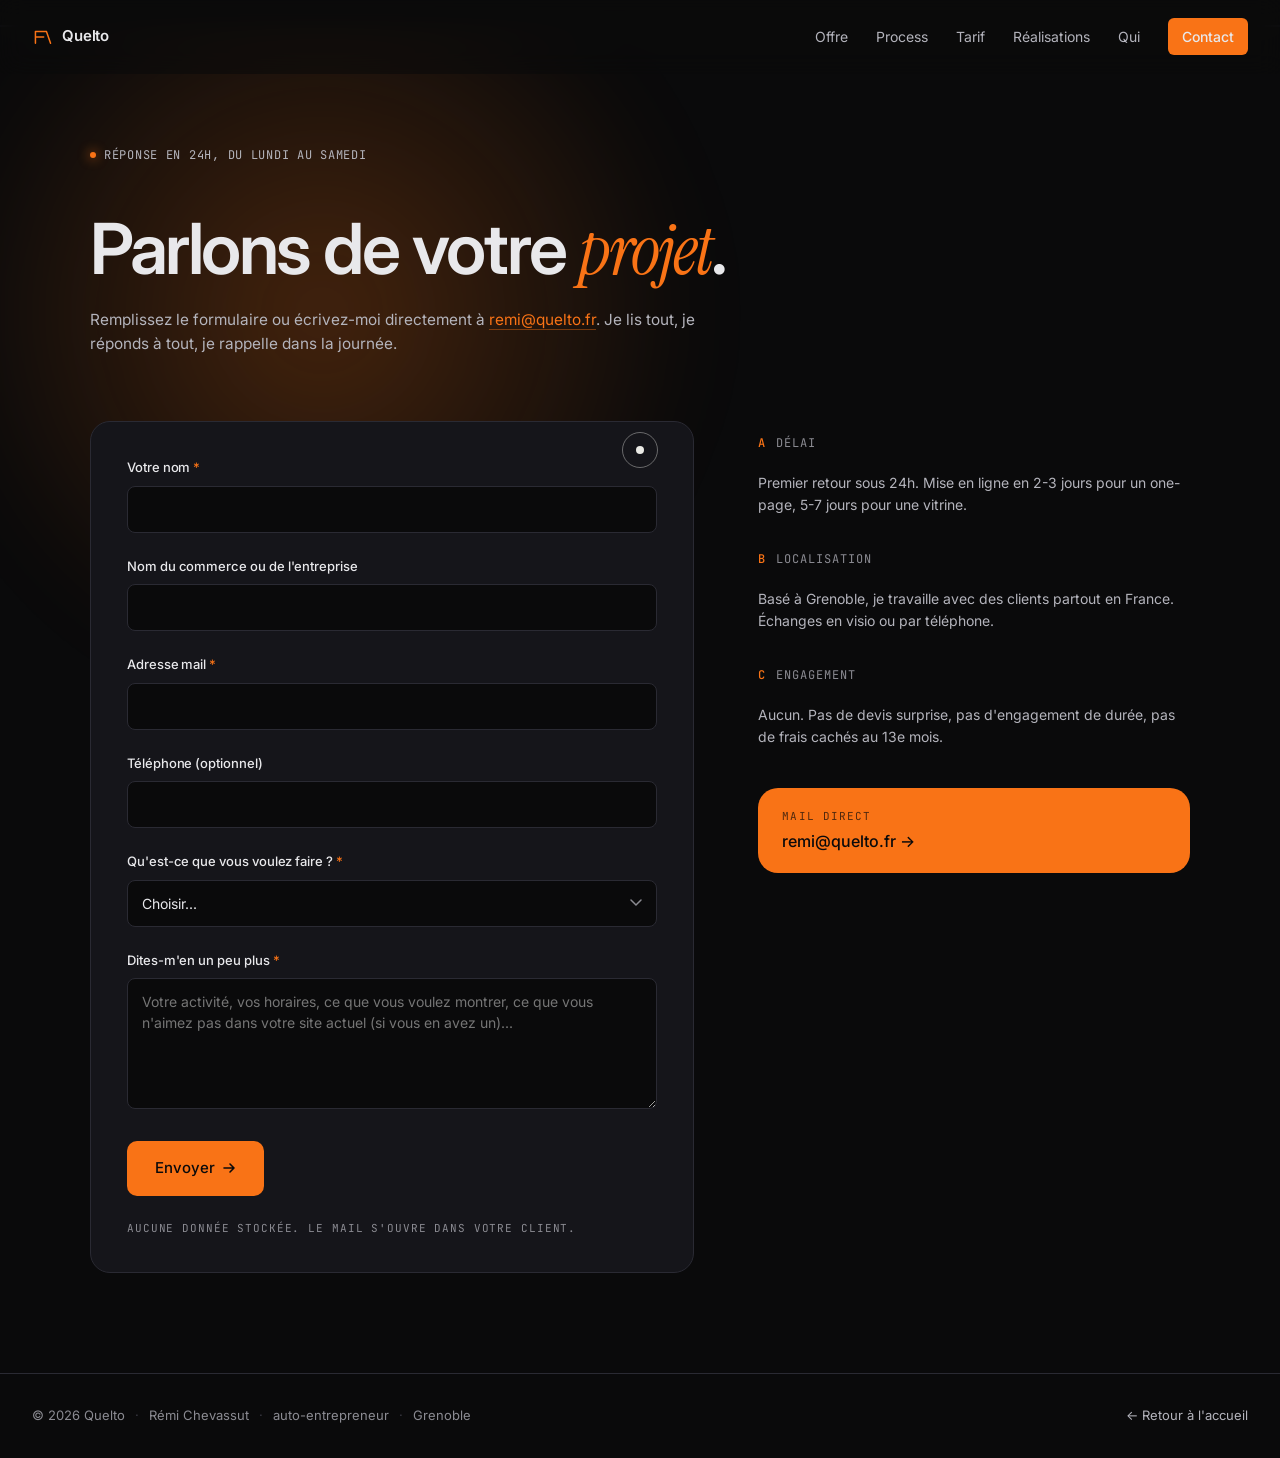
==== commit 5f66136d: "polish + section Projets-types + page realisations.html dédiée" ====
--- a/contact.html
+++ b/contact.html
@@ -29,6 +29,7 @@
     <a href="index.html#offre">Offre</a>
     <a href="index.html#process">Process</a>
     <a href="index.html#tarif">Tarif</a>
+    <a href="realisations.html">Réalisations</a>
     <a href="index.html#qui">Qui</a>
     <a href="contact.html" class="nav-cta" aria-current="page">Contact</a>
   </nav>
@@ -41,6 +42,7 @@
   <a href="index.html#offre">Offre</a>
   <a href="index.html#process">Process</a>
   <a href="index.html#tarif">Tarif</a>
+  <a href="realisations.html">Réalisations</a>
   <a href="index.html#qui">Qui</a>
   <a href="contact.html">Contact</a>
 </nav>
--- a/style.css
+++ b/style.css
@@ -280,7 +280,9 @@
 }
 
 .hero-meta {
-  display: flex; gap: 40px;
+  display: grid;
+  grid-template-columns: repeat(3, 1fr);
+  gap: 24px;
   padding-top: 32px;
   border-top: 1px solid var(--line);
 }
@@ -362,29 +364,43 @@
   border-radius: 8px;
   flex-shrink: 0;
   box-shadow: 0 4px 14px rgba(249,115,22,0.4);
+  display: flex; align-items: center; justify-content: center;
 }
 .card-lines { flex: 1; display: flex; flex-direction: column; gap: 6px; }
 .card-lines .l { height: 6px; background: var(--bg-3); border-radius: 3px; }
 .card-lines .l.w80 { width: 80%; }
 .card-lines .l.w60 { width: 60%; }
 .card-lines .l.w40 { width: 40%; }
-.card-grid-mini {
-  display: grid;
-  grid-template-columns: repeat(3, 1fr);
-  gap: 6px;
+.card-sections {
+  display: flex; flex-direction: column; gap: 8px;
   margin-bottom: 18px;
-}
-.card-grid-mini span {
-  height: 40px;
-  background: var(--bg-3);
-  border-radius: 4px;
-}
-.card-grid-mini span:nth-child(1) { background: var(--orange-soft); border: 1px solid var(--orange); }
+  padding: 12px 14px;
+  background: var(--bg);
+  border: 1px solid var(--line);
+  border-radius: 8px;
+}
+.card-sec {
+  display: flex; align-items: center; gap: 12px;
+}
+.sec-num {
+  font-family: 'JetBrains Mono', monospace;
+  font-size: 10px;
+  color: var(--muted);
+  width: 16px;
+  text-align: right;
+}
+.sec-bar {
+  flex: 1;
+  height: 4px;
+  background: linear-gradient(90deg, var(--orange), rgba(249,115,22,0.3));
+  border-radius: 2px;
+  height: 4px;
+}
 .card-cta {
   display: inline-block;
   background: var(--orange);
   color: #0A0A0B;
-  padding: 8px 14px;
+  padding: 10px 16px;
   border-radius: 6px;
   font-size: 12px;
   font-weight: 500;
@@ -423,8 +439,9 @@
   .hero { padding: 120px 20px 80px; }
   .hero-inner { grid-template-columns: 1fr; gap: 48px; }
   .hero-card { max-width: 480px; margin: 0 auto; }
-  .hero-meta { gap: 24px; flex-wrap: wrap; }
-  .hero-meta .num, .hero-meta .unit { font-size: 22px; }
+  .hero-meta { gap: 16px; }
+  .hero-meta .num, .hero-meta .unit { font-size: 20px; }
+  .hero-meta .lbl { font-size: 10px; }
   .scroll-hint { display: none; }
 }
 @media (max-width: 480px) {
@@ -664,12 +681,13 @@
   display: inline-flex; align-items: flex-start;
   margin: 24px 0 32px;
   position: relative;
+  line-height: 0.85;
 }
 .big-num {
   font-family: 'Inter', sans-serif;
   font-size: clamp(120px, 18vw, 240px);
   font-weight: 600;
-  line-height: 0.9;
+  line-height: 0.85;
   letter-spacing: -0.06em;
   background: linear-gradient(180deg, #FFFFFF 0%, #F97316 100%);
   -webkit-background-clip: text;
@@ -678,11 +696,12 @@
 }
 .big-cur {
   font-family: 'Inter', sans-serif;
-  font-size: clamp(60px, 8vw, 120px);
-  font-weight: 500;
-  line-height: 0.9;
+  font-size: clamp(48px, 6vw, 100px);
+  font-weight: 500;
+  line-height: 1;
   color: var(--orange);
-  margin-top: 12px;
+  margin-top: clamp(8px, 1vw, 16px);
+  margin-left: 4px;
 }
 .tarif-line {
   display: flex; justify-content: center; align-items: center; gap: 14px;
@@ -746,6 +765,94 @@
   .section-red { padding: 80px 20px; }
 }
 
+/* Projets types (bento démos) ------------------------------- */
+.section-sub {
+  font-size: 15px;
+  color: var(--text-2);
+  line-height: 1.6;
+  max-width: 620px;
+  margin-top: 16px;
+}
+.section-foot-note {
+  margin-top: 32px;
+  text-align: center;
+  font-family: 'JetBrains Mono', monospace;
+  font-size: 12px;
+  color: var(--muted);
+  letter-spacing: 0.04em;
+  padding: 16px;
+  background: var(--bg);
+  border: 1px dashed var(--line);
+  border-radius: var(--r);
+}
+.meta-stack {
+  font-family: 'JetBrains Mono', monospace;
+  font-size: 11px;
+  color: var(--muted);
+  text-transform: uppercase;
+  letter-spacing: 0.06em;
+}
+
+/* visu-mockup (boulangerie) */
+.visu-mockup { padding: 12px; }
+.mockup-window {
+  width: 100%;
+  max-width: 360px;
+  background: var(--bg);
+  border: 1px solid var(--line);
+  border-radius: 8px;
+  padding: 14px;
+  transform: perspective(800px) rotateY(-8deg) rotateX(2deg);
+  box-shadow: 0 20px 40px -10px rgba(0,0,0,0.4);
+}
+.mockup-bar { height: 5px; width: 35%; background: var(--orange); border-radius: 2px; margin-bottom: 12px; }
+.mockup-h1 { height: 18px; width: 70%; background: var(--text); border-radius: 3px; margin-bottom: 6px; opacity: 0.7; }
+.mockup-h2 { height: 8px; width: 100%; background: var(--bg-3); border-radius: 3px; margin-bottom: 4px; }
+.mockup-h2::after { content: ''; display: block; height: 8px; width: 60%; background: var(--bg-3); border-radius: 3px; margin-top: 4px; }
+.mockup-grid { display: grid; grid-template-columns: repeat(3, 1fr); gap: 6px; margin: 14px 0; }
+.mockup-grid span { height: 36px; background: var(--bg-3); border-radius: 4px; }
+.mockup-grid span:nth-child(1) { background: var(--orange-soft); border: 1px solid var(--orange); }
+.mockup-cta { height: 26px; width: 100px; background: var(--orange); border-radius: 4px; }
+
+/* visu-arrow (Wix → statique) */
+.visu-arrow {
+  display: flex; align-items: center; justify-content: center;
+  gap: 12px;
+  color: var(--text-2);
+}
+.visu-arrow .from, .visu-arrow .to {
+  display: flex; align-items: center; justify-content: center;
+  padding: 10px 16px;
+  background: var(--bg);
+  border: 1px solid var(--line);
+  border-radius: 8px;
+  font-family: 'JetBrains Mono', monospace;
+  font-size: 12px;
+  font-weight: 500;
+  letter-spacing: 0.04em;
+  min-width: 80px;
+}
+.visu-arrow .to { border-color: var(--orange); }
+.visu-arrow .src-name.accent { color: var(--orange); }
+.visu-arrow .arr { color: var(--orange); }
+
+/* visu-cal (calendrier) */
+.visu-cal {
+  display: flex; flex-direction: column; gap: 6px;
+  width: 100%; max-width: 200px;
+  padding: 12px;
+  background: var(--bg);
+  border: 1px solid var(--line);
+  border-radius: 8px;
+}
+.cal-h { display: grid; grid-template-columns: repeat(3, 1fr); gap: 4px; margin-bottom: 6px; }
+.cal-h span { height: 4px; background: var(--text); border-radius: 2px; opacity: 0.5; }
+.cal-h span.accent { background: var(--orange); opacity: 1; }
+.cal-g { display: grid; grid-template-columns: repeat(4, 1fr); gap: 4px; }
+.cal-g span { height: 14px; background: var(--bg-3); border-radius: 2px; }
+.cal-g span.busy { background: var(--orange-soft); border: 1px solid var(--orange); }
+.cal-g span:nth-child(7n) { background: var(--text); opacity: 0.4; }
+
 /* Qui --------------------------------------------------------- */
 .qui-grid {
   display: grid;
@@ -787,6 +894,36 @@
   text-transform: uppercase;
   letter-spacing: 0.08em;
   margin-top: 4px;
+}
+
+.qui-stats {
+  display: grid;
+  grid-template-columns: repeat(3, 1fr);
+  gap: 12px;
+  margin-top: 32px;
+  padding: 20px;
+  background: var(--bg-2);
+  border: 1px solid var(--line);
+  border-radius: var(--r);
+}
+.qui-stat {
+  display: flex; flex-direction: column; gap: 4px;
+  padding-left: 14px;
+  border-left: 2px solid var(--orange);
+}
+.qs-num {
+  font-family: 'JetBrains Mono', monospace;
+  font-size: 22px;
+  font-weight: 500;
+  color: var(--text);
+  line-height: 1;
+}
+.qs-lbl {
+  font-size: 11px;
+  color: var(--muted);
+  text-transform: uppercase;
+  letter-spacing: 0.06em;
+  line-height: 1.3;
 }
 @media (max-width: 900px) {
   .qui-grid { grid-template-columns: 1fr; gap: 32px; }
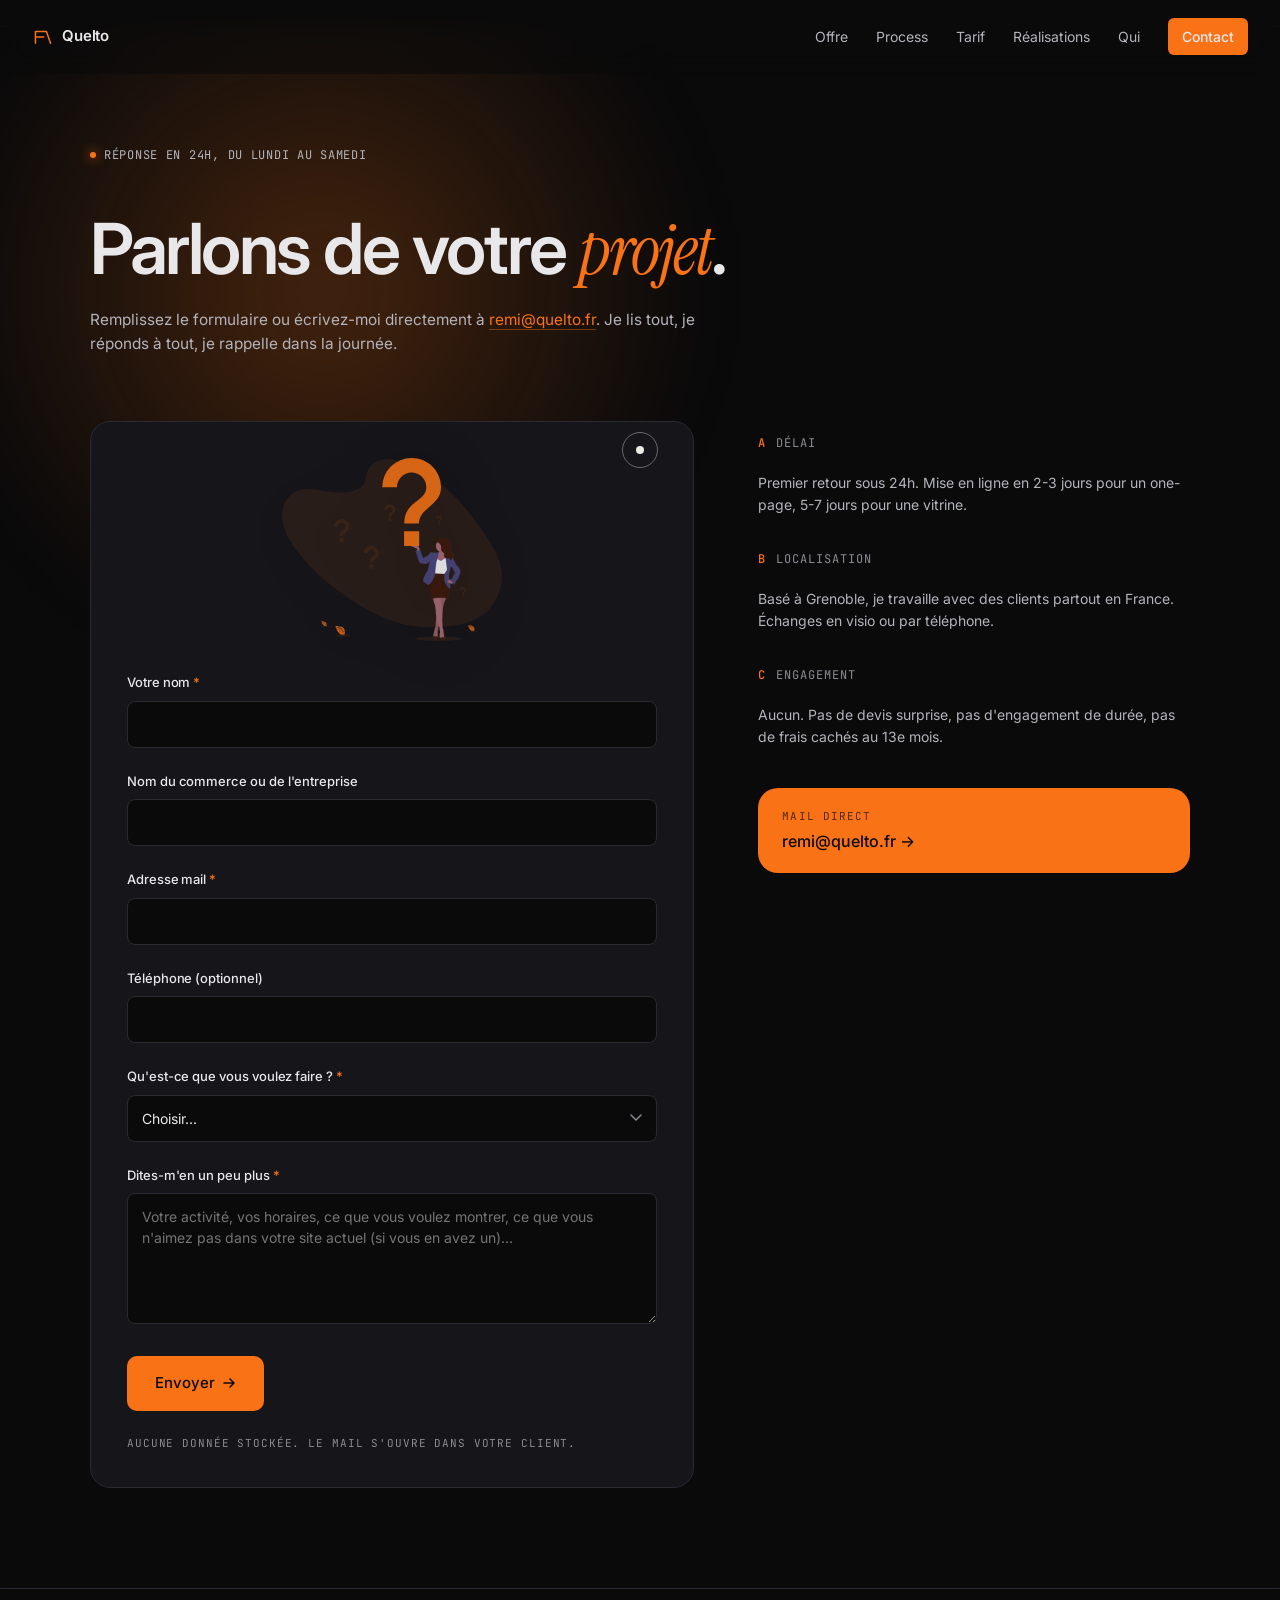
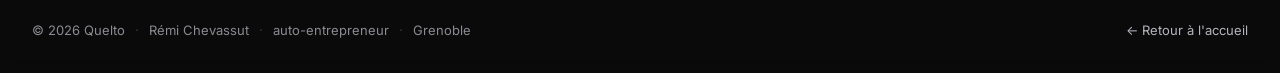
==== commit 81a795a2: "feat: 10 illustrations unDraw recolorees (process/realisations/contact) + refactor three.js en ES mo" ====
--- a/contact.html
+++ b/contact.html
@@ -68,6 +68,9 @@
 
       <div class="contact-layout">
         <form class="contact-form" id="contactForm" novalidate>
+          <div class="contact-illu">
+            <img src="assets/illustrations/questions_75e0.svg" alt="Illustration de questions" loading="lazy" width="200" height="160"/>
+          </div>
           <div class="field">
             <label for="name">Votre nom <span class="req">*</span></label>
             <input type="text" id="name" name="name" required autocomplete="name"/>
--- a/style.css
+++ b/style.css
@@ -190,13 +190,39 @@
   100% { transform: scale(1.15) translate(-40px, 40px); opacity: 1; }
 }
 
+/* Hero 3D canvas — full-bleed background scene */
+.hero-canvas-wrap {
+  position: absolute;
+  top: 0; right: 0;
+  width: 60%;
+  height: 100%;
+  z-index: 1;
+  pointer-events: none;
+  display: flex; align-items: center; justify-content: center;
+}
+.hero-canvas-wrap canvas {
+  display: block;
+  width: 100%; height: 100%;
+}
+.hero-canvas-fallback {
+  display: none;
+  width: 100%; max-width: 600px;
+  color: var(--line-2);
+  opacity: 0.4;
+}
+.hero-canvas-fallback svg { width: 100%; height: 100%; }
+
 .hero-inner {
-  position: relative; z-index: 1;
+  position: relative; z-index: 2;
   max-width: 1280px; margin: 0 auto; width: 100%;
   display: grid;
   grid-template-columns: 1.1fr 0.9fr;
   gap: 80px;
   align-items: center;
+}
+.hero-text {
+  position: relative;
+  z-index: 3;
 }
 
 .eyebrow {
@@ -642,13 +668,22 @@
   color: var(--text-2);
   line-height: 1.55;
 }
-.step-ico {
-  margin-top: 24px;
-  width: 44px; height: 44px;
-  border: 1px solid var(--line);
-  border-radius: 8px;
+.step-illu {
+  margin-top: 20px;
+  width: 100%;
+  max-width: 140px;
   display: flex; align-items: center; justify-content: center;
-  color: var(--orange);
+  position: relative;
+  opacity: 0.85;
+  transition: opacity .3s var(--ease), transform .3s var(--ease);
+}
+.step-illu img {
+  width: 100%; height: auto;
+  filter: drop-shadow(0 10px 30px rgba(0,0,0,0.4));
+}
+.step:hover .step-illu {
+  opacity: 1;
+  transform: translateY(-2px);
 }
 
 @media (max-width: 900px) {
@@ -671,6 +706,25 @@
   inset: 0;
   background: radial-gradient(ellipse at center, rgba(249,115,22,0.15) 0%, transparent 50%);
   pointer-events: none;
+}
+.tarif-canvas-wrap {
+  position: absolute;
+  top: 50%; right: 8%;
+  transform: translateY(-50%);
+  width: 380px; height: 380px;
+  z-index: 0;
+  pointer-events: none;
+  display: flex; align-items: center; justify-content: center;
+}
+.tarif-canvas-wrap canvas {
+  display: block;
+  width: 100%; height: 100%;
+}
+@media (max-width: 900px) {
+  .tarif-canvas-wrap { width: 240px; height: 240px; right: 5%; opacity: 0.5; }
+}
+@media (max-width: 600px) {
+  .tarif-canvas-wrap { display: none; }
 }
 .tarif-inner {
   max-width: 800px; margin: 0 auto;
@@ -1009,9 +1063,13 @@
 
 /* Footer ----------------------------------------------------- */
 .site-foot {
+  position: relative;
+  z-index: 2;
   border-top: 1px solid var(--line);
   padding: 32px;
-  background: var(--bg);
+  background: rgba(10,10,11,0.7);
+  backdrop-filter: blur(8px);
+  -webkit-backdrop-filter: blur(8px);
 }
 .foot-inner {
   max-width: 1280px; margin: 0 auto;
--- a/contact.css
+++ b/contact.css
@@ -66,6 +66,17 @@
   border: 1px solid var(--line);
   border-radius: var(--r-lg);
   padding: 36px;
+}
+.contact-illu {
+  width: 100%;
+  max-width: 220px;
+  margin: 0 auto 8px;
+  display: flex; align-items: center; justify-content: center;
+  opacity: 0.85;
+}
+.contact-illu img {
+  width: 100%; height: auto;
+  filter: drop-shadow(0 10px 30px rgba(0,0,0,0.4));
 }
 .field {
   display: flex; flex-direction: column; gap: 8px;
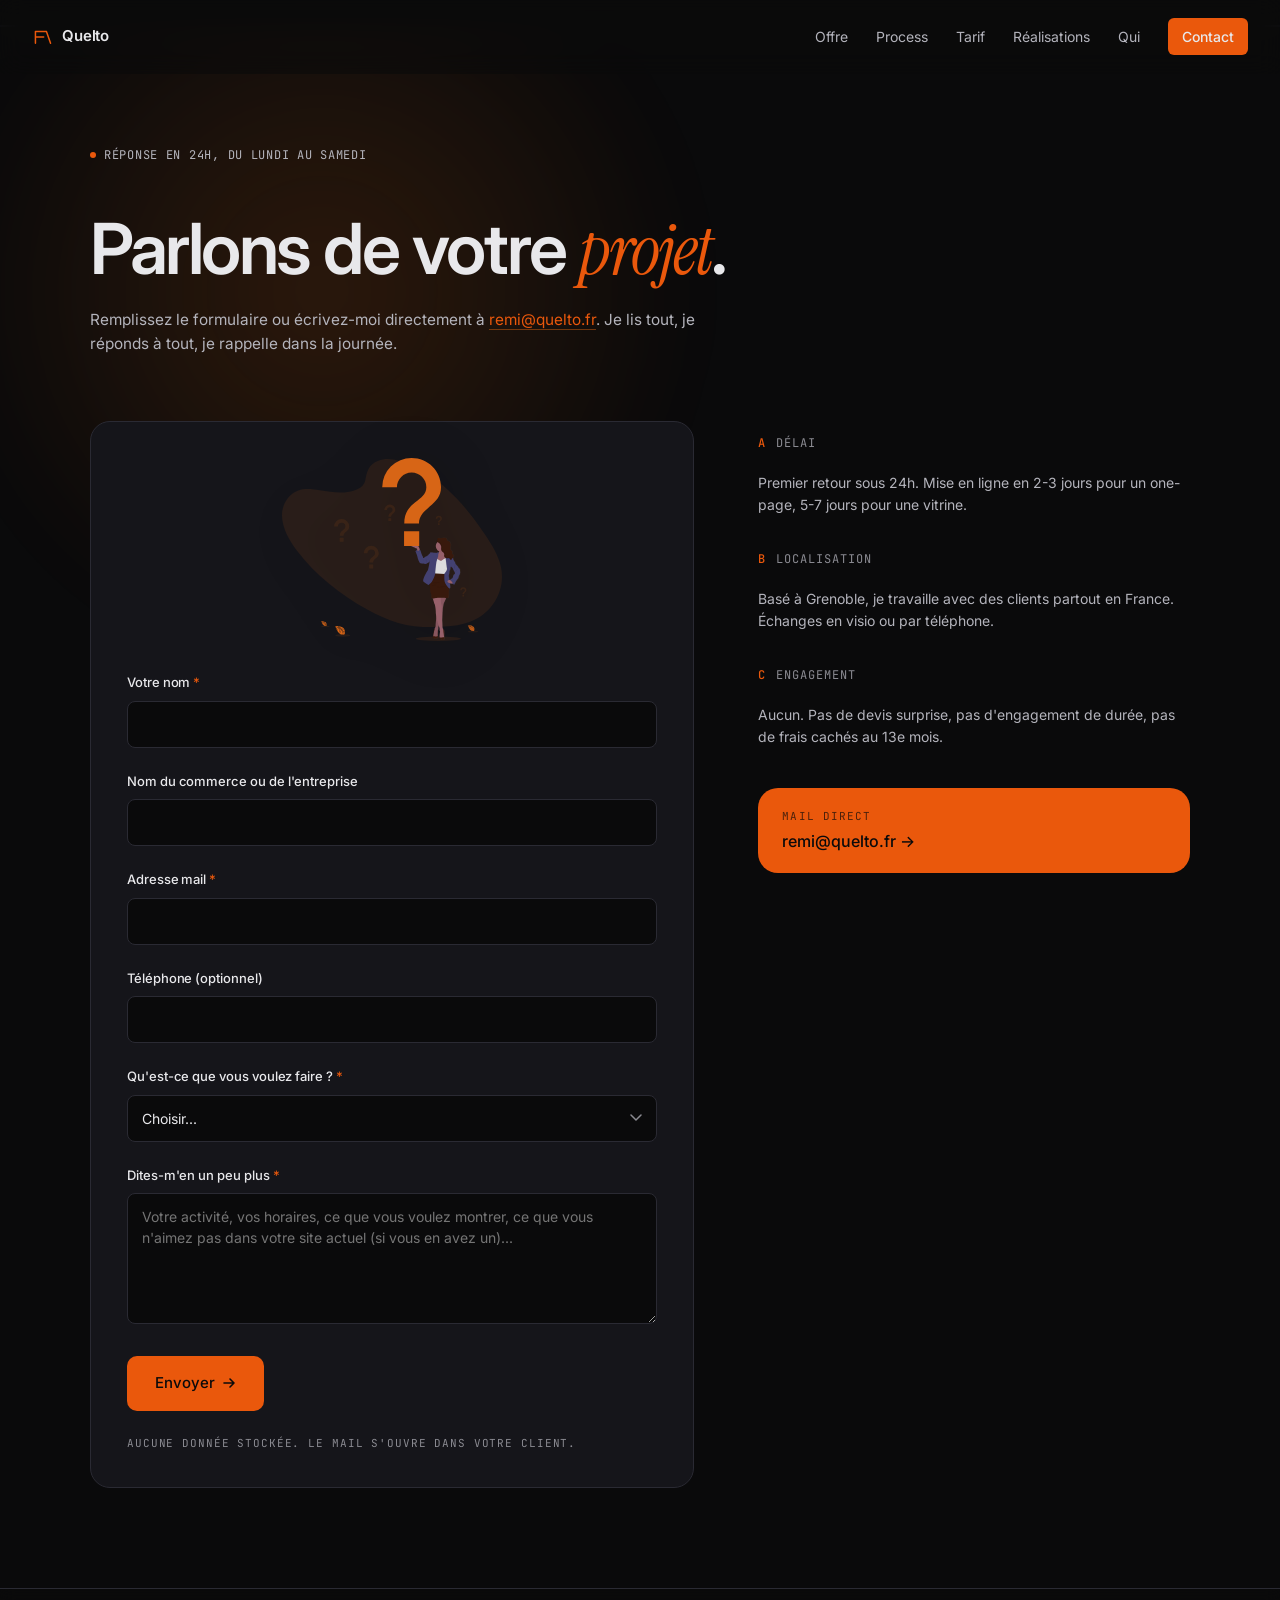
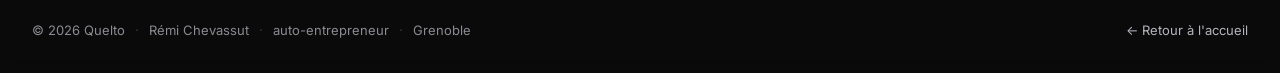
==== commit b0c4819c: "refactor: V12 - retrait curseur custom + canvas 3D + constellation, orange adouci - Suppression curs" ====
--- a/contact.html
+++ b/contact.html
@@ -14,9 +14,6 @@
 <link rel="stylesheet" href="contact.css"/>
 </head>
 <body>
-
-<div class="cursor" id="cursor" aria-hidden="true"></div>
-<div class="cursor-ring" id="cursorRing" aria-hidden="true"></div>
 
 <header class="site-header" id="siteHeader">
   <a class="logo" href="index.html" aria-label="Quelto — accueil">
--- a/style.css
+++ b/style.css
@@ -12,9 +12,9 @@
   --text: #E8E8EB;
   --text-2: #B4B4BC;
   --muted: #8B8B92;
-  --orange: #F97316;
-  --orange-2: #FB923C;
-  --orange-soft: rgba(249, 115, 22, 0.12);
+  --orange: #EA580C;
+  --orange-2: #C2410C;
+  --orange-soft: rgba(234, 88, 12, 0.10);
   --red: #F87171;
   --red-bg: #1A0F0F;
   --red-line: #3A1F1F;
@@ -36,42 +36,10 @@
   -webkit-font-smoothing: antialiased;
   overflow-x: hidden;
   position: relative;
-  cursor: none;
 }
 img, svg { display: block; max-width: 100%; }
 a { color: inherit; text-decoration: none; }
-button { font: inherit; color: inherit; background: none; border: 0; cursor: none; }
-
-/* Custom cursor ---------------------------------------------- */
-.cursor,
-.cursor-ring {
-  position: fixed;
-  top: 0; left: 0;
-  pointer-events: none;
-  z-index: 9999;
-  will-change: transform;
-  mix-blend-mode: difference;
-}
-.cursor {
-  width: 8px; height: 8px;
-  background: #fff;
-  border-radius: 50%;
-  transform: translate(-50%, -50%);
-  transition: width .2s var(--ease), height .2s var(--ease), background .2s var(--ease);
-}
-.cursor-ring {
-  width: 36px; height: 36px;
-  border: 1px solid rgba(255,255,255,0.4);
-  border-radius: 50%;
-  transform: translate(-50%, -50%);
-  transition: width .3s var(--ease), height .3s var(--ease), border-color .3s var(--ease), opacity .3s var(--ease);
-}
-.cursor.is-link { width: 12px; height: 12px; background: var(--orange); }
-.cursor-ring.is-link { width: 56px; height: 56px; border-color: var(--orange); }
-@media (hover: none) {
-  .cursor, .cursor-ring { display: none; }
-  body, a, button { cursor: auto; }
-}
+button { font: inherit; color: inherit; background: none; border: 0; cursor: pointer; }
 
 /* Header ------------------------------------------------------ */
 .site-header {
@@ -180,37 +148,18 @@
   position: absolute;
   width: 1100px; height: 1100px;
   top: -20%; right: -20%;
-  background: radial-gradient(circle, rgba(249,115,22,0.32) 0%, rgba(249,115,22,0.10) 30%, transparent 60%);
-  filter: blur(40px);
+  background: radial-gradient(circle, rgba(234,88,12,0.15) 0%, rgba(234,88,12,0.04) 30%, transparent 60%);
+  filter: blur(60px);
   animation: pulse 12s ease-in-out infinite alternate;
   will-change: transform, opacity;
+  opacity: 0.6;
 }
 @keyframes pulse {
   0%   { transform: scale(1) translate(0, 0); opacity: 0.85; }
   100% { transform: scale(1.15) translate(-40px, 40px); opacity: 1; }
 }
 
-/* Hero 3D canvas — full-bleed background scene */
-.hero-canvas-wrap {
-  position: absolute;
-  top: 0; right: 0;
-  width: 60%;
-  height: 100%;
-  z-index: 1;
-  pointer-events: none;
-  display: flex; align-items: center; justify-content: center;
-}
-.hero-canvas-wrap canvas {
-  display: block;
-  width: 100%; height: 100%;
-}
-.hero-canvas-fallback {
-  display: none;
-  width: 100%; max-width: 600px;
-  color: var(--line-2);
-  opacity: 0.4;
-}
-.hero-canvas-fallback svg { width: 100%; height: 100%; }
+/* Hero 3D canvas — removed V12, scene deleted */
 
 .hero-inner {
   position: relative; z-index: 2;
@@ -238,12 +187,6 @@
   width: 6px; height: 6px;
   background: var(--orange);
   border-radius: 50%;
-  box-shadow: 0 0 12px var(--orange);
-  animation: blink 2.4s ease-in-out infinite;
-}
-@keyframes blink {
-  0%, 100% { opacity: 1; }
-  50% { opacity: 0.4; }
 }
 
 .hero-title {
@@ -326,7 +269,7 @@
   font-family: 'JetBrains Mono', monospace;
   font-size: 28px;
   font-weight: 500;
-  color: var(--orange);
+  color: var(--text-2);
   line-height: 1;
   margin-right: 4px;
 }
@@ -389,7 +332,7 @@
   background: linear-gradient(135deg, var(--orange), var(--orange-2));
   border-radius: 8px;
   flex-shrink: 0;
-  box-shadow: 0 4px 14px rgba(249,115,22,0.4);
+  box-shadow: 0 4px 14px rgba(234,88,12,0.4);
   display: flex; align-items: center; justify-content: center;
 }
 .card-lines { flex: 1; display: flex; flex-direction: column; gap: 6px; }
@@ -417,27 +360,28 @@
 }
 .sec-bar {
   flex: 1;
-  height: 4px;
-  background: linear-gradient(90deg, var(--orange), rgba(249,115,22,0.3));
-  border-radius: 2px;
-  height: 4px;
+  height: 1px;
+  background: var(--line);
+}
+.sec-bar::before {
+  content: '';
+  display: block;
+  width: 32px;
+  height: 1px;
+  background: var(--orange);
+  margin-bottom: 3px;
 }
 .card-cta {
   display: inline-block;
   background: var(--orange);
-  color: #0A0A0B;
+  color: #fff;
   padding: 10px 16px;
   border-radius: 6px;
   font-size: 12px;
   font-weight: 500;
 }
 .card-glow {
-  position: absolute;
-  inset: 40px -20px -20px -20px;
-  background: radial-gradient(ellipse at center, rgba(249,115,22,0.45) 0%, transparent 70%);
-  filter: blur(30px);
-  z-index: 1;
-  border-radius: var(--r-lg);
+  display: none;
 }
 
 .scroll-hint {
@@ -601,11 +545,11 @@
   transform: perspective(800px) rotateY(-6deg) rotateX(2deg);
   box-shadow: 0 20px 40px -10px rgba(0,0,0,0.5);
 }
-.mini-bar { height: 6px; width: 30%; background: var(--orange); border-radius: 2px; margin-bottom: 14px; }
+.mini-bar { height: 6px; width: 30%; background: var(--line); border-radius: 2px; margin-bottom: 14px; }
 .mini-h { height: 14px; width: 80%; background: var(--text); border-radius: 3px; margin-bottom: 8px; opacity: 0.7; }
 .mini-p { height: 6px; width: 100%; background: var(--bg-3); border-radius: 3px; margin-bottom: 4px; }
 .mini-p::after { content: ''; display: block; height: 6px; width: 60%; background: var(--bg-3); border-radius: 3px; margin-top: 4px; }
-.mini-cta { height: 22px; width: 80px; background: var(--orange); border-radius: 4px; margin-top: 14px; }
+.mini-cta { height: 22px; width: 80px; background: var(--surface); border: 1px solid var(--line); border-radius: 4px; margin-top: 14px; }
 
 .visu-stack { position: relative; }
 .ring {
@@ -616,7 +560,7 @@
   top: 50%; left: 50%;
   transform: translate(-50%, -50%);
 }
-.ring.r1 { width: 60px; height: 60px; opacity: 0.9; border-color: var(--orange); }
+.ring.r1 { width: 60px; height: 60px; opacity: 0.6; border-color: var(--line); }
 .ring.r2 { width: 110px; height: 110px; opacity: 0.5; }
 .ring.r3 { width: 160px; height: 160px; opacity: 0.25; }
 
@@ -704,28 +648,10 @@
   content: '';
   position: absolute;
   inset: 0;
-  background: radial-gradient(ellipse at center, rgba(249,115,22,0.15) 0%, transparent 50%);
+  background: radial-gradient(ellipse at center, rgba(234,88,12,0.15) 0%, transparent 50%);
   pointer-events: none;
 }
-.tarif-canvas-wrap {
-  position: absolute;
-  top: 50%; right: 8%;
-  transform: translateY(-50%);
-  width: 380px; height: 380px;
-  z-index: 0;
-  pointer-events: none;
-  display: flex; align-items: center; justify-content: center;
-}
-.tarif-canvas-wrap canvas {
-  display: block;
-  width: 100%; height: 100%;
-}
-@media (max-width: 900px) {
-  .tarif-canvas-wrap { width: 240px; height: 240px; right: 5%; opacity: 0.5; }
-}
-@media (max-width: 600px) {
-  .tarif-canvas-wrap { display: none; }
-}
+/* Tarif 3D canvas — removed V12, scene deleted */
 .tarif-inner {
   max-width: 800px; margin: 0 auto;
   position: relative;
@@ -743,10 +669,7 @@
   font-weight: 600;
   line-height: 0.85;
   letter-spacing: -0.06em;
-  background: linear-gradient(180deg, #FFFFFF 0%, #F97316 100%);
-  -webkit-background-clip: text;
-  background-clip: text;
-  color: transparent;
+  color: var(--text);
 }
 .big-cur {
   font-family: 'Inter', sans-serif;
@@ -859,14 +782,14 @@
   transform: perspective(800px) rotateY(-8deg) rotateX(2deg);
   box-shadow: 0 20px 40px -10px rgba(0,0,0,0.4);
 }
-.mockup-bar { height: 5px; width: 35%; background: var(--orange); border-radius: 2px; margin-bottom: 12px; }
+.mockup-bar { height: 5px; width: 35%; background: var(--line); border-radius: 2px; margin-bottom: 12px; }
 .mockup-h1 { height: 18px; width: 70%; background: var(--text); border-radius: 3px; margin-bottom: 6px; opacity: 0.7; }
 .mockup-h2 { height: 8px; width: 100%; background: var(--bg-3); border-radius: 3px; margin-bottom: 4px; }
 .mockup-h2::after { content: ''; display: block; height: 8px; width: 60%; background: var(--bg-3); border-radius: 3px; margin-top: 4px; }
 .mockup-grid { display: grid; grid-template-columns: repeat(3, 1fr); gap: 6px; margin: 14px 0; }
 .mockup-grid span { height: 36px; background: var(--bg-3); border-radius: 4px; }
 .mockup-grid span:nth-child(1) { background: var(--orange-soft); border: 1px solid var(--orange); }
-.mockup-cta { height: 26px; width: 100px; background: var(--orange); border-radius: 4px; }
+.mockup-cta { height: 26px; width: 100px; background: var(--surface); border: 1px solid var(--line); border-radius: 4px; }
 
 /* visu-arrow (Wix → statique) */
 .visu-arrow {
@@ -997,7 +920,7 @@
   content: '';
   position: absolute;
   inset: 0;
-  background: radial-gradient(ellipse at 50% 100%, rgba(249,115,22,0.18) 0%, transparent 60%);
+  background: radial-gradient(ellipse at 50% 100%, rgba(234,88,12,0.18) 0%, transparent 60%);
   pointer-events: none;
 }
 .contact-inner { max-width: 1000px; margin: 0 auto; position: relative; z-index: 1; }
